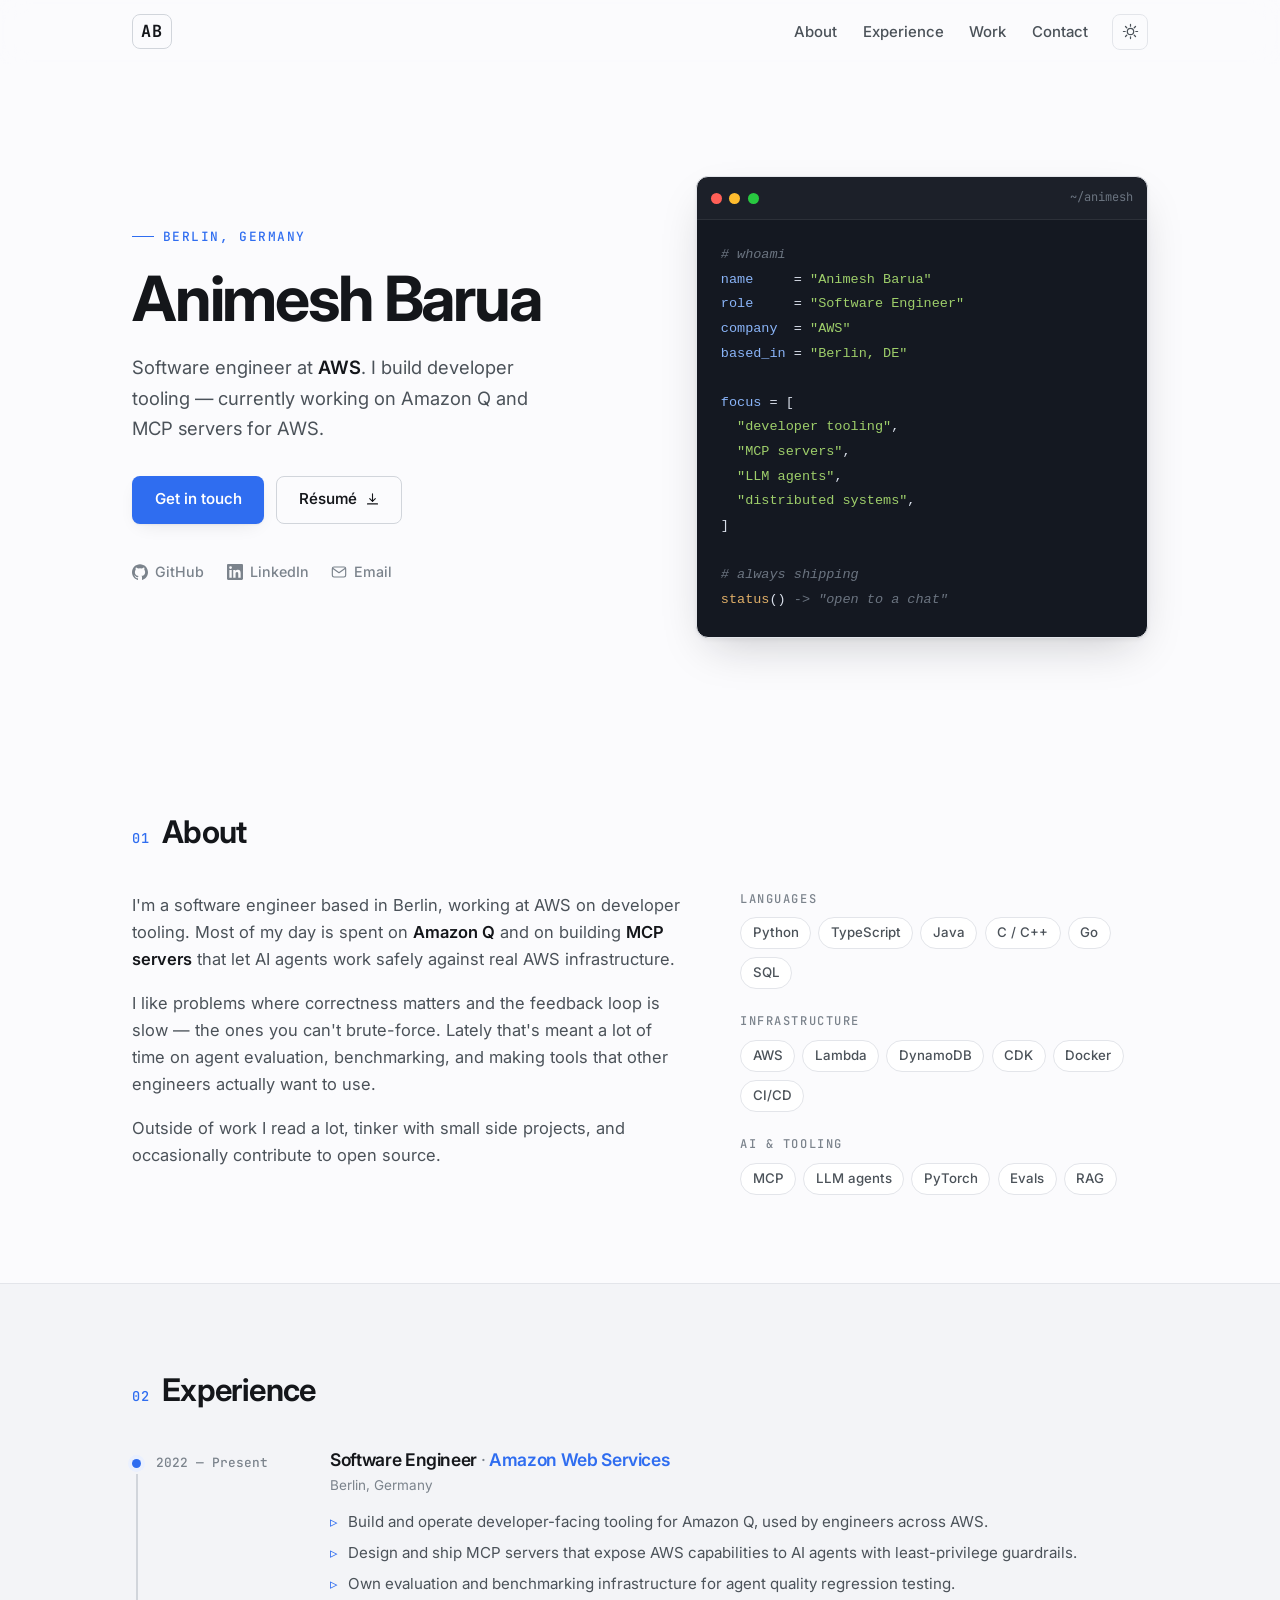
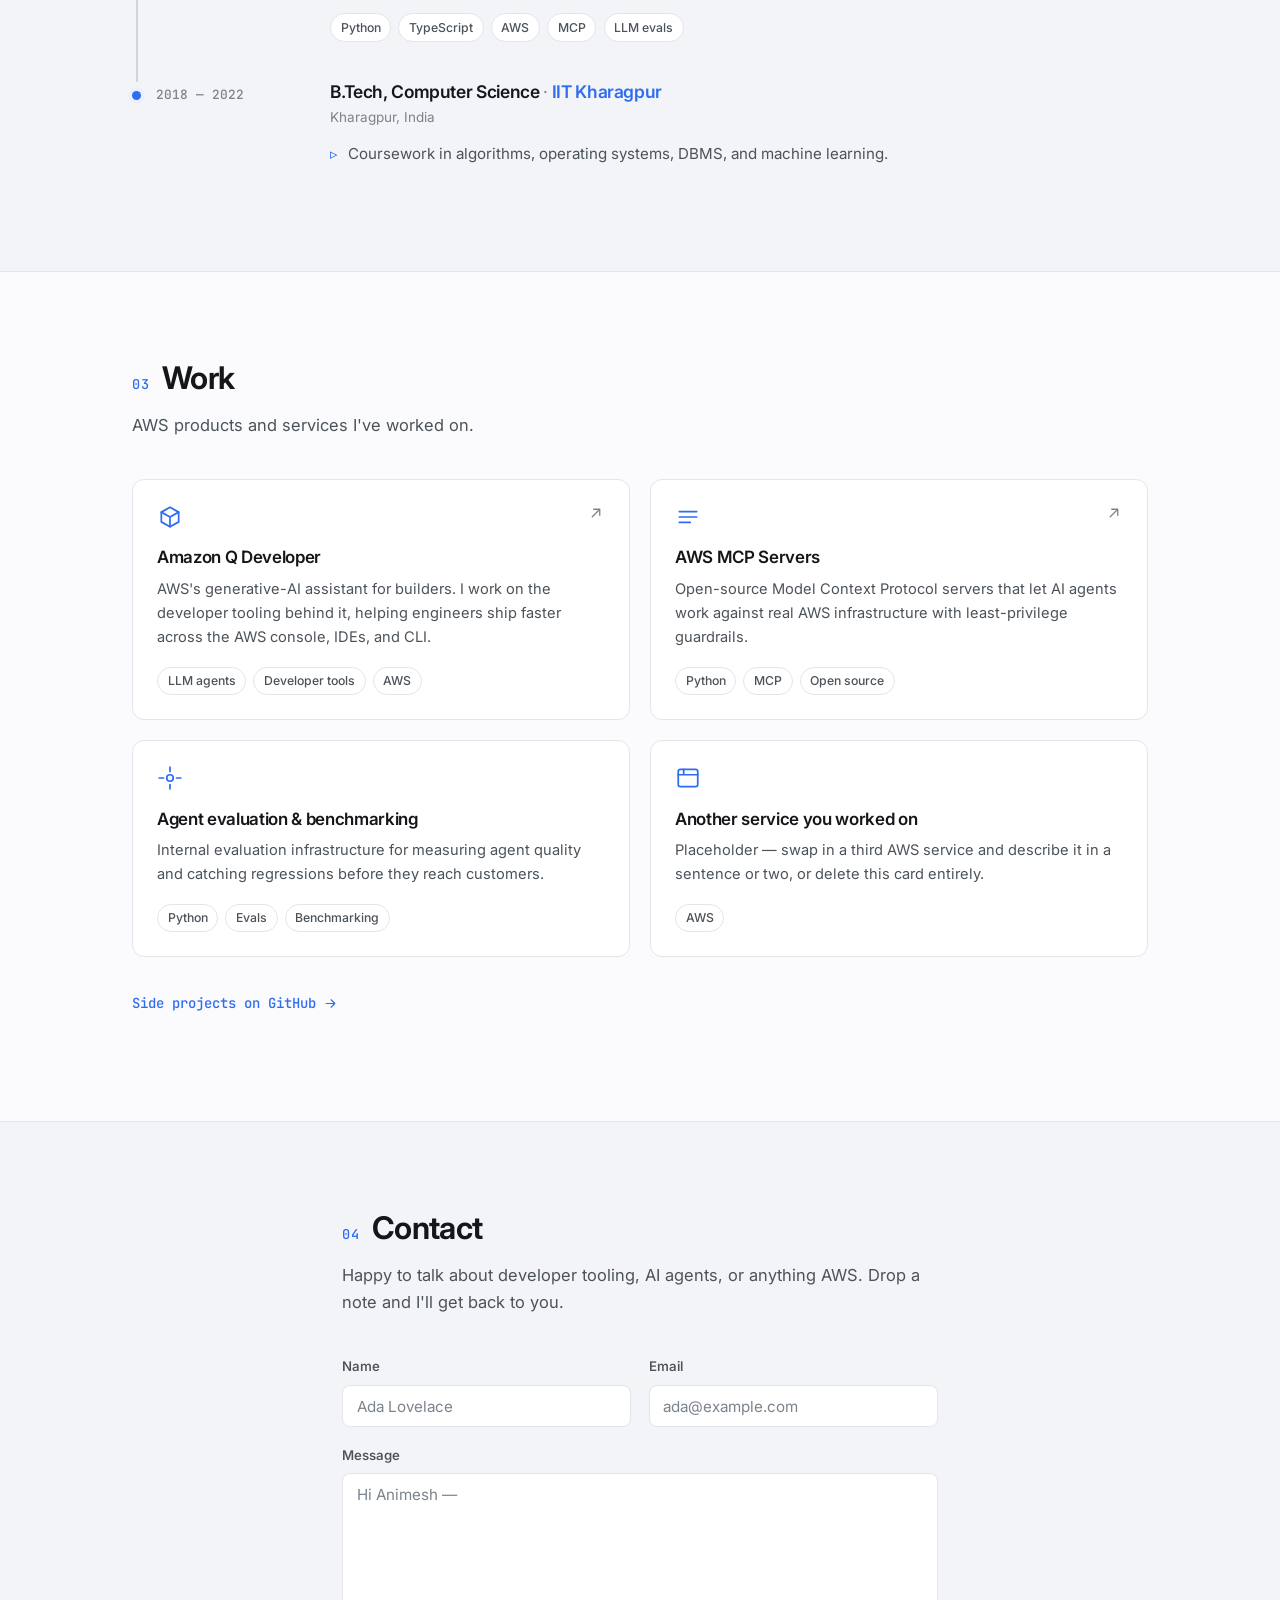
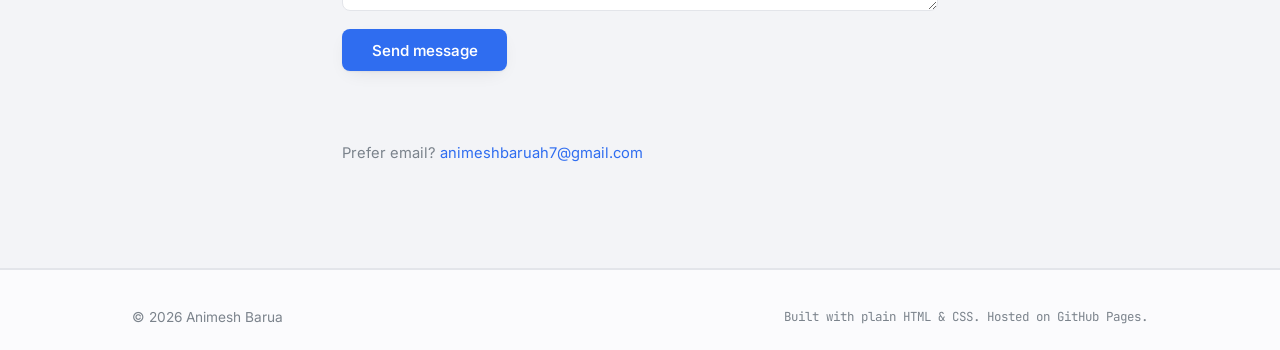
==== index.html @ bed0b7ef "Feature AWS work, fix LinkedIn and dates, make contact form usable - Replace personal-repo projects " ====
<!DOCTYPE html>
<html lang="en">
<head>
<meta charset="utf-8">
<meta name="viewport" content="width=device-width, initial-scale=1">
<title>Animesh Barua — Software Engineer</title>
<meta name="description" content="Animesh Barua — software engineer at AWS in Berlin. Building Amazon Q and MCP servers for AWS.">

<!-- Social preview -->
<meta property="og:title" content="Animesh Barua — Software Engineer">
<meta property="og:description" content="Software engineer at AWS in Berlin. Building Amazon Q and MCP servers for AWS.">
<meta property="og:type" content="website">
<meta property="og:url" content="https://animebar.github.io/">
<meta property="og:image" content="https://avatars.githubusercontent.com/u/45335572?v=4">
<meta name="twitter:card" content="summary">

<link rel="icon" href="data:image/svg+xml,<svg xmlns='http://www.w3.org/2000/svg' viewBox='0 0 100 100'><text y='.9em' font-size='90'>⌘</text></svg>">
<link rel="preconnect" href="https://fonts.googleapis.com">
<link rel="preconnect" href="https://fonts.gstatic.com" crossorigin>
<link href="https://fonts.googleapis.com/css2?family=Inter:wght@400;500;600;700&family=JetBrains+Mono:wght@400;500&display=swap" rel="stylesheet">
<link rel="stylesheet" href="assets/style.css">
</head>
<body>

<a class="skip-link" href="#main">Skip to content</a>

<header class="site-header">
  <nav class="nav" aria-label="Main">
    <a class="nav-brand" href="#top">AB</a>
    <ul class="nav-links">
      <li><a href="#about">About</a></li>
      <li><a href="#experience">Experience</a></li>
      <li><a href="#work">Work</a></li>
      <li><a href="#contact">Contact</a></li>
    </ul>
    <button id="theme-toggle" class="theme-toggle" type="button" aria-label="Toggle dark mode">
      <svg class="icon-sun" viewBox="0 0 24 24" aria-hidden="true"><circle cx="12" cy="12" r="4.5"/><path d="M12 2v2.5M12 19.5V22M2 12h2.5M19.5 12H22M4.9 4.9l1.8 1.8M17.3 17.3l1.8 1.8M19.1 4.9l-1.8 1.8M6.7 17.3l-1.8 1.8"/></svg>
      <svg class="icon-moon" viewBox="0 0 24 24" aria-hidden="true"><path d="M20 14.5A8.5 8.5 0 1 1 9.5 4a7 7 0 0 0 10.5 10.5z"/></svg>
    </button>
  </nav>
</header>

<main id="main">

  <!-- ============ HERO ============ -->
  <section class="hero" id="top">
    <div class="wrap hero-inner">
      <div class="hero-text">
        <p class="eyebrow">Berlin, Germany</p>
        <h1>Animesh Barua</h1>
        <p class="tagline">
          Software engineer at <strong>AWS</strong>. I build developer tooling —
          currently working on Amazon Q and MCP servers for AWS.
        </p>
        <div class="hero-actions">
          <a class="btn btn-primary" href="#contact">Get in touch</a>
          <a class="btn btn-ghost" href="assets/resume.pdf">
            Résumé
            <svg viewBox="0 0 24 24" aria-hidden="true" class="btn-icon"><path d="M12 3v12m0 0l-4.5-4.5M12 15l4.5-4.5M4 19h16"/></svg>
          </a>
        </div>
        <ul class="socials" aria-label="Profiles">
          <li><a href="https://github.com/animebar" aria-label="GitHub">
            <svg viewBox="0 0 24 24" aria-hidden="true"><path fill="currentColor" stroke="none" d="M12 .5C5.37.5 0 5.87 0 12.5c0 5.3 3.44 9.8 8.21 11.39.6.11.82-.26.82-.58v-2.03c-3.34.73-4.04-1.61-4.04-1.61-.55-1.39-1.34-1.76-1.34-1.76-1.09-.75.08-.73.08-.73 1.2.08 1.84 1.24 1.84 1.24 1.07 1.83 2.81 1.3 3.5 1 .11-.78.42-1.3.76-1.6-2.67-.3-5.47-1.34-5.47-5.96 0-1.32.47-2.4 1.24-3.24-.13-.3-.54-1.52.12-3.18 0 0 1.01-.32 3.3 1.23a11.5 11.5 0 0 1 6.01 0c2.29-1.55 3.3-1.23 3.3-1.23.66 1.66.25 2.88.12 3.18.77.84 1.24 1.92 1.24 3.24 0 4.63-2.81 5.65-5.49 5.95.43.37.81 1.1.81 2.22v3.29c0 .32.21.7.83.58C20.56 22.29 24 17.8 24 12.5 24 5.87 18.63.5 12 .5z"/></svg>
            <span>GitHub</span>
          </a></li>
          <li><a href="https://www.linkedin.com/in/animesh-barua-077406182/" aria-label="LinkedIn">
            <svg viewBox="0 0 24 24" aria-hidden="true"><path fill="currentColor" stroke="none" d="M20.45 20.45h-3.55v-5.57c0-1.33-.02-3.04-1.85-3.04-1.85 0-2.14 1.45-2.14 2.94v5.67H9.35V9h3.41v1.56h.05a3.74 3.74 0 0 1 3.37-1.85c3.6 0 4.27 2.37 4.27 5.46v6.28zM5.34 7.43a2.06 2.06 0 1 1 0-4.13 2.06 2.06 0 0 1 0 4.13zM7.12 20.45H3.56V9h3.56v11.45zM22.22 0H1.77C.79 0 0 .77 0 1.73v20.54C0 23.23.79 24 1.77 24h20.45c.98 0 1.78-.77 1.78-1.73V1.73C24 .77 23.2 0 22.22 0z"/></svg>
            <span>LinkedIn</span>
          </a></li>
          <li><a href="mailto:animeshbaruah7@gmail.com" aria-label="Email">
            <svg viewBox="0 0 24 24" aria-hidden="true"><rect x="2" y="4.5" width="20" height="15" rx="2.5"/><path d="M2.5 6.5l9.5 6.5 9.5-6.5"/></svg>
            <span>Email</span>
          </a></li>
        </ul>
      </div>
      <div class="hero-card" aria-hidden="true">
        <div class="hero-card-bar">
          <span></span><span></span><span></span>
          <em>~/animesh</em>
        </div>
<pre class="hero-card-body"><code><span class="c-com"># whoami</span>
<span class="c-key">name</span>     = <span class="c-str">"Animesh Barua"</span>
<span class="c-key">role</span>     = <span class="c-str">"Software Engineer"</span>
<span class="c-key">company</span>  = <span class="c-str">"AWS"</span>
<span class="c-key">based_in</span> = <span class="c-str">"Berlin, DE"</span>

<span class="c-key">focus</span> = [
  <span class="c-str">"developer tooling"</span>,
  <span class="c-str">"MCP servers"</span>,
  <span class="c-str">"LLM agents"</span>,
  <span class="c-str">"distributed systems"</span>,
]

<span class="c-com"># always shipping</span>
<span class="c-fn">status</span>() <span class="c-com">-> "open to a chat"</span></code></pre>
      </div>
    </div>
  </section>

  <!-- ============ ABOUT ============ -->
  <section class="section" id="about">
    <div class="wrap">
      <h2 class="section-title"><span class="section-num">01</span> About</h2>
      <div class="about-grid">
        <div class="prose">
          <p>
            I'm a software engineer based in Berlin, working at AWS on developer
            tooling. Most of my day is spent on <strong>Amazon Q</strong> and on
            building <strong>MCP servers</strong> that let AI agents work safely
            against real AWS infrastructure.
          </p>
          <p>
            I like problems where correctness matters and the feedback loop is
            slow — the ones you can't brute-force. Lately that's meant a lot of
            time on agent evaluation, benchmarking, and making tools that other
            engineers actually want to use.
          </p>
          <p>
            Outside of work I read a lot, tinker with small side projects, and
            occasionally contribute to open source.
          </p>
        </div>
        <div class="skills">
          <div class="skill-group">
            <h3>Languages</h3>
            <ul class="tags">
              <li>Python</li><li>TypeScript</li><li>Java</li>
              <li>C / C++</li><li>Go</li><li>SQL</li>
            </ul>
          </div>
          <div class="skill-group">
            <h3>Infrastructure</h3>
            <ul class="tags">
              <li>AWS</li><li>Lambda</li><li>DynamoDB</li>
              <li>CDK</li><li>Docker</li><li>CI/CD</li>
            </ul>
          </div>
          <div class="skill-group">
            <h3>AI &amp; Tooling</h3>
            <ul class="tags">
              <li>MCP</li><li>LLM agents</li><li>PyTorch</li>
              <li>Evals</li><li>RAG</li>
            </ul>
          </div>
        </div>
      </div>
    </div>
  </section>

  <!-- ============ EXPERIENCE ============ -->
  <section class="section section-alt" id="experience">
    <div class="wrap">
      <h2 class="section-title"><span class="section-num">02</span> Experience</h2>
      <ol class="timeline">
        <li class="timeline-item">
          <div class="timeline-meta">2022 — Present</div>
          <div class="timeline-body">
            <h3>Software Engineer <span class="at">·</span> <span class="org">Amazon Web Services</span></h3>
            <p class="loc">Berlin, Germany</p>
            <ul>
              <li>Build and operate developer-facing tooling for Amazon Q, used by engineers across AWS.</li>
              <li>Design and ship MCP servers that expose AWS capabilities to AI agents with least-privilege guardrails.</li>
              <li>Own evaluation and benchmarking infrastructure for agent quality regression testing.</li>
            </ul>
            <ul class="tags small">
              <li>Python</li><li>TypeScript</li><li>AWS</li><li>MCP</li><li>LLM evals</li>
            </ul>
          </div>
        </li>
        <li class="timeline-item">
          <div class="timeline-meta">2018 — 2022</div>
          <div class="timeline-body">
            <h3>B.Tech, Computer Science <span class="at">·</span> <span class="org">IIT Kharagpur</span></h3>
            <p class="loc">Kharagpur, India</p>
            <ul>
              <li>Coursework in algorithms, operating systems, DBMS, and machine learning.</li>
            </ul>
          </div>
        </li>
      </ol>
    </div>
  </section>

  <!-- ============ PROJECTS ============ -->
  <section class="section" id="work">
    <div class="wrap">
      <h2 class="section-title"><span class="section-num">03</span> Work</h2>
      <p class="section-lede">
        AWS products and services I've worked on.
      </p>
      <div class="cards">

        <!-- TODO: tighten these blurbs to describe your specific contribution.
             Keep to what's already public about each product. -->
        <article class="card">
          <div class="card-top">
            <svg class="card-icon" viewBox="0 0 24 24" aria-hidden="true"><path d="M12 3l8 4.5v9L12 21l-8-4.5v-9L12 3z"/><path d="M12 12l8-4.5M12 12v9M12 12L4 7.5"/></svg>
            <a class="card-link" href="https://aws.amazon.com/q/developer/" aria-label="Learn about Amazon Q Developer">
              <svg viewBox="0 0 24 24" aria-hidden="true"><path d="M7 17L17 7M17 7H9M17 7v8"/></svg>
            </a>
          </div>
          <h3>Amazon Q Developer</h3>
          <p>
            AWS's generative-AI assistant for builders. I work on the developer
            tooling behind it, helping engineers ship faster across the AWS
            console, IDEs, and CLI.
          </p>
          <ul class="tags small"><li>LLM agents</li><li>Developer tools</li><li>AWS</li></ul>
        </article>

        <article class="card">
          <div class="card-top">
            <svg class="card-icon" viewBox="0 0 24 24" aria-hidden="true"><path d="M4 7h16M4 12h16M4 17h10"/></svg>
            <a class="card-link" href="https://github.com/awslabs/mcp" aria-label="View AWS MCP Servers on GitHub">
              <svg viewBox="0 0 24 24" aria-hidden="true"><path d="M7 17L17 7M17 7H9M17 7v8"/></svg>
            </a>
          </div>
          <h3>AWS MCP Servers</h3>
          <p>
            Open-source Model Context Protocol servers that let AI agents work
            against real AWS infrastructure with least-privilege guardrails.
          </p>
          <ul class="tags small"><li>Python</li><li>MCP</li><li>Open source</li></ul>
        </article>

        <!-- TODO: replace or delete these two once you decide which other
             services to feature. Copy the <article> shape above. -->
        <article class="card">
          <div class="card-top">
            <svg class="card-icon" viewBox="0 0 24 24" aria-hidden="true"><circle cx="12" cy="12" r="3"/><path d="M12 2v4M12 18v4M2 12h4M18 12h4"/></svg>
          </div>
          <h3>Agent evaluation &amp; benchmarking</h3>
          <p>
            Internal evaluation infrastructure for measuring agent quality and
            catching regressions before they reach customers.
          </p>
          <ul class="tags small"><li>Python</li><li>Evals</li><li>Benchmarking</li></ul>
        </article>

        <article class="card">
          <div class="card-top">
            <svg class="card-icon" viewBox="0 0 24 24" aria-hidden="true"><rect x="3" y="4" width="18" height="16" rx="2"/><path d="M3 9h18M8 4v5"/></svg>
          </div>
          <h3>Another service you worked on</h3>
          <p>
            Placeholder — swap in a third AWS service and describe it in a
            sentence or two, or delete this card entirely.
          </p>
          <ul class="tags small"><li>AWS</li></ul>
        </article>

      </div>
      <p class="see-all">
        <a href="https://github.com/animebar?tab=repositories">Side projects on GitHub
          <svg viewBox="0 0 24 24" aria-hidden="true"><path d="M5 12h14M13 6l6 6-6 6"/></svg>
        </a>
      </p>
    </div>
  </section>

  <!-- ============ CONTACT ============ -->
  <section class="section section-alt" id="contact">
    <div class="wrap contact-wrap">
      <h2 class="section-title"><span class="section-num">04</span> Contact</h2>
      <p class="section-lede">
        Happy to talk about developer tooling, AI agents, or anything AWS.
        Drop a note and I'll get back to you.
      </p>

      <!--
        ┌─────────────────────────────────────────────────────────────────┐
        │  TO MAKE THIS FORM WORK — one step, free, no server:            │
        │  1. Go to https://formspree.io and sign up (free tier).         │
        │  2. Create a new form, copy your endpoint ID (looks like        │
        │     "xdkogqyw").                                               │
        │  3. Replace YOUR_FORM_ID in the action="" below.                │
        │  Free tier = 50 submissions/month, no credit card.              │
        └─────────────────────────────────────────────────────────────────┘
      -->
      <form id="contact-form" class="form"
            action="https://formspree.io/f/YOUR_FORM_ID"
            method="POST">
        <div class="form-row">
          <div class="field">
            <label for="name">Name</label>
            <input type="text" id="name" name="name" autocomplete="name" required placeholder="Ada Lovelace">
          </div>
          <div class="field">
            <label for="email">Email</label>
            <input type="email" id="email" name="email" autocomplete="email" required placeholder="ada@example.com">
          </div>
        </div>
        <div class="field">
          <label for="message">Message</label>
          <textarea id="message" name="message" rows="6" required placeholder="Hi Animesh —"></textarea>
        </div>

        <!-- Honeypot: bots fill this, humans never see it. -->
        <div class="honeypot" aria-hidden="true">
          <label for="_gotcha">Leave this empty</label>
          <input type="text" id="_gotcha" name="_gotcha" tabindex="-1" autocomplete="off">
        </div>

        <button type="submit" class="btn btn-primary btn-submit">
          <span class="btn-label">Send message</span>
          <span class="spinner" aria-hidden="true"></span>
        </button>

        <p class="form-status" id="form-status" role="status" aria-live="polite"></p>
      </form>

      <p class="contact-alt">
        Prefer email? <a href="mailto:animeshbaruah7@gmail.com">animeshbaruah7@gmail.com</a>
      </p>
    </div>
  </section>

</main>

<footer class="site-footer">
  <div class="wrap footer-inner">
    <p>© <span id="year">2026</span> Animesh Barua</p>
    <p class="footer-note">Built with plain HTML &amp; CSS. Hosted on GitHub Pages.</p>
  </div>
</footer>

<script src="assets/main.js"></script>
</body>
</html>
---- assets/style.css ----
/* =========================================================
   Animesh Barua — personal site
   Plain CSS, no build step, no dependencies.
   Design tokens live in :root so you can restyle the whole
   site by editing a handful of values here.
   ========================================================= */

/* ---------- Tokens: light theme (default) ---------- */
:root {
  --bg:            #fbfbfd;
  --bg-alt:        #f3f4f7;
  --surface:       #ffffff;
  --border:        #e3e5ea;
  --border-strong: #d1d5db;

  --text:          #14161a;
  --text-soft:     #4b5259;
  --text-faint:    #7b838c;

  --accent:        #2f6df0;
  --accent-hover:  #1f57cc;
  --accent-soft:   #eaf0fe;

  --code-bg:       #141821;
  --code-text:     #d8dee9;
  --code-key:      #8ab4f8;
  --code-str:      #9ece6a;
  --code-com:      #6b7480;
  --code-fn:       #e0af68;

  --radius:        12px;
  --radius-sm:     8px;
  --shadow:        0 1px 2px rgba(16,20,28,.05), 0 6px 20px -8px rgba(16,20,28,.12);
  --shadow-lg:     0 2px 4px rgba(16,20,28,.05), 0 18px 44px -14px rgba(16,20,28,.22);

  --wrap:          1080px;
  --font:          'Inter', -apple-system, BlinkMacSystemFont, 'Segoe UI', Roboto, sans-serif;
  --mono:          'JetBrains Mono', ui-monospace, SFMono-Regular, Menlo, monospace;
}

/* ---------- Tokens: dark theme ---------- */
:root[data-theme="dark"] {
  --bg:            #0d0f13;
  --bg-alt:        #12151b;
  --surface:       #171b22;
  --border:        #262c36;
  --border-strong: #333b47;

  --text:          #eef1f5;
  --text-soft:     #a8b1bd;
  --text-faint:    #737d8a;

  --accent:        #5b8cff;
  --accent-hover:  #7ba3ff;
  --accent-soft:   #1a2340;

  --code-bg:       #0a0c10;

  --shadow:        0 1px 2px rgba(0,0,0,.4), 0 6px 20px -8px rgba(0,0,0,.6);
  --shadow-lg:     0 2px 4px rgba(0,0,0,.4), 0 18px 44px -14px rgba(0,0,0,.7);
}

/* ---------- Reset ---------- */
*, *::before, *::after { box-sizing: border-box; }
html {
  -webkit-text-size-adjust: 100%;
  overflow-x: hidden; /* belt-and-braces guard against sideways scroll */
}

html:focus-within { scroll-behavior: smooth; }
@media (prefers-reduced-motion: reduce) {
  html:focus-within { scroll-behavior: auto; }
  *, *::before, *::after { animation-duration: .01ms !important; transition-duration: .01ms !important; }
}

body {
  margin: 0;
  font-family: var(--font);
  font-size: 16.5px;
  line-height: 1.65;
  color: var(--text);
  background: var(--bg);
  -webkit-font-smoothing: antialiased;
  transition: background-color .25s ease, color .25s ease;
}

h1, h2, h3 { line-height: 1.2; letter-spacing: -.02em; margin: 0; }
p { margin: 0 0 1em; }
ul, ol { margin: 0; padding: 0; list-style: none; }
img, svg { display: block; max-width: 100%; }
a { color: var(--accent); text-decoration: none; }
a:hover { color: var(--accent-hover); }

/* Consistent icon-stroke defaults: most inline SVGs are line icons. */
svg { fill: none; stroke: currentColor; stroke-width: 1.75; stroke-linecap: round; stroke-linejoin: round; }

:where(a, button, input, textarea):focus-visible {
  outline: 2px solid var(--accent);
  outline-offset: 2px;
  border-radius: 4px;
}

.skip-link {
  position: absolute; left: -9999px; top: 0;
  background: var(--accent); color: #fff;
  padding: .6rem 1rem; z-index: 100; border-radius: 0 0 var(--radius-sm) 0;
}
.skip-link:focus { left: 0; color: #fff; }

.wrap { width: 100%; max-width: var(--wrap); margin: 0 auto; padding: 0 clamp(1.25rem, 4vw, 2rem); }

/* =========================================================
   Header / nav
   ========================================================= */
.site-header {
  position: sticky; top: 0; z-index: 50;
  background: color-mix(in srgb, var(--bg) 82%, transparent);
  backdrop-filter: saturate(180%) blur(14px);
  border-bottom: 1px solid transparent;
  transition: border-color .2s ease, background-color .25s ease;
}
.site-header.scrolled { border-bottom-color: var(--border); }

.nav {
  max-width: var(--wrap); margin: 0 auto;
  padding: .85rem clamp(1.25rem, 4vw, 2rem);
  display: flex; align-items: center; gap: 1.5rem;
}
.nav-brand {
  font-family: var(--mono); font-weight: 700; font-size: 1.05rem;
  color: var(--text); letter-spacing: .06em;
  border: 1.5px solid var(--border-strong);
  border-radius: var(--radius-sm);
  padding: .18rem .5rem;
  transition: border-color .18s ease, color .18s ease;
}
.nav-brand:hover { border-color: var(--accent); color: var(--accent); }

.nav-links { display: flex; gap: 1.6rem; margin-left: auto; }
.nav-links a {
  font-size: .935rem; font-weight: 500; color: var(--text-soft);
  position: relative; padding: .2rem 0;
}
.nav-links a::after {
  content: ''; position: absolute; left: 0; bottom: -2px;
  width: 100%; height: 1.5px; background: var(--accent);
  transform: scaleX(0); transform-origin: left;
  transition: transform .22s ease;
}
.nav-links a:hover, .nav-links a.active { color: var(--text); }
.nav-links a:hover::after, .nav-links a.active::after { transform: scaleX(1); }

.theme-toggle {
  display: grid; place-items: center;
  width: 36px; height: 36px; padding: 0;
  background: transparent; color: var(--text-soft);
  border: 1px solid var(--border); border-radius: var(--radius-sm);
  cursor: pointer;
  transition: color .18s ease, border-color .18s ease, background-color .18s ease;
}
.theme-toggle:hover { color: var(--accent); border-color: var(--accent); background: var(--accent-soft); }
.theme-toggle svg { width: 17px; height: 17px; grid-area: 1 / 1; }
.theme-toggle .icon-moon { display: none; }
:root[data-theme="dark"] .theme-toggle .icon-sun { display: none; }
:root[data-theme="dark"] .theme-toggle .icon-moon { display: block; }

@media (max-width: 620px) {
  .nav-links { gap: 1.1rem; margin-left: 0; }
  .nav-links a { font-size: .875rem; }
  .nav-brand { display: none; }
}
/* Very narrow phones (iPhone SE, 320px): tighten the nav so the row
   doesn't spill past the viewport. */
@media (max-width: 360px) {
  .nav { gap: .75rem; padding-inline: 1rem; }
  .nav-links { gap: .8rem; }
  .nav-links a { font-size: .82rem; }
}

/* =========================================================
   Hero
   ========================================================= */
.hero { padding: clamp(3.5rem, 9vw, 7rem) 0 clamp(3rem, 7vw, 5.5rem); }
.hero-inner {
  display: grid; grid-template-columns: 1.05fr .95fr;
  gap: clamp(2rem, 5vw, 4rem); align-items: center;
}
/* Grid children default to min-width:auto, so the wide <pre> inside
   .hero-card would refuse to shrink and push the page sideways on
   narrow screens. min-width:0 lets it scroll internally instead. */
.hero-text, .hero-card { min-width: 0; }

.eyebrow {
  font-family: var(--mono); font-size: .8rem; font-weight: 500;
  letter-spacing: .12em; text-transform: uppercase;
  color: var(--accent); margin: 0 0 .9rem;
  display: flex; align-items: center; gap: .55rem;
}
.eyebrow::before {
  content: ''; width: 22px; height: 1.5px; background: var(--accent);
}

.hero h1 {
  font-size: clamp(2.5rem, 6.5vw, 3.9rem);
  font-weight: 700; letter-spacing: -.035em;
  margin: 0 0 1rem;
}
.tagline {
  font-size: clamp(1.03rem, 2vw, 1.15rem);
  color: var(--text-soft); max-width: 34ch; margin-bottom: 2rem;
}
.tagline strong { color: var(--text); font-weight: 600; }

.hero-actions { display: flex; flex-wrap: wrap; gap: .75rem; margin-bottom: 2.25rem; }

.btn {
  display: inline-flex; align-items: center; justify-content: center; gap: .5rem;
  font-family: inherit; font-size: .945rem; font-weight: 550;
  padding: .68rem 1.35rem; border-radius: var(--radius-sm);
  border: 1px solid transparent; cursor: pointer;
  transition: transform .15s ease, background-color .18s ease,
              border-color .18s ease, color .18s ease, box-shadow .18s ease;
}
.btn:active { transform: translateY(1px); }
.btn-icon { width: 15px; height: 15px; }

.btn-primary { background: var(--accent); color: #fff; box-shadow: var(--shadow); }
.btn-primary:hover { background: var(--accent-hover); color: #fff; box-shadow: var(--shadow-lg); }

.btn-ghost { background: transparent; color: var(--text); border-color: var(--border-strong); }
.btn-ghost:hover { border-color: var(--accent); color: var(--accent); background: var(--accent-soft); }

.socials { display: flex; flex-wrap: wrap; gap: 1.4rem; }
.socials a {
  display: inline-flex; align-items: center; gap: .45rem;
  font-size: .89rem; font-weight: 500; color: var(--text-faint);
  transition: color .18s ease;
}
.socials a:hover { color: var(--accent); }
.socials svg { width: 16px; height: 16px; }

/* Terminal-style hero card */
.hero-card {
  background: var(--code-bg);
  border: 1px solid var(--border);
  border-radius: var(--radius);
  box-shadow: var(--shadow-lg);
  overflow: hidden;
}
.hero-card-bar {
  display: flex; align-items: center; gap: .45rem;
  padding: .7rem .9rem;
  background: rgba(255,255,255,.035);
  border-bottom: 1px solid rgba(255,255,255,.07);
}
.hero-card-bar span { width: 11px; height: 11px; border-radius: 50%; background: #3b4250; }
.hero-card-bar span:nth-child(1) { background: #ff5f57; }
.hero-card-bar span:nth-child(2) { background: #febc2e; }
.hero-card-bar span:nth-child(3) { background: #28c840; }
.hero-card-bar em {
  margin-left: auto; font-family: var(--mono); font-style: normal;
  font-size: .75rem; color: var(--code-com);
}
.hero-card-body {
  margin: 0; padding: 1.35rem 1.5rem 1.6rem;
  font-family: var(--mono); font-size: .845rem; line-height: 1.75;
  color: var(--code-text); overflow-x: auto;
}
.c-key { color: var(--code-key); }
.c-str { color: var(--code-str); }
.c-com { color: var(--code-com); font-style: italic; }
.c-fn  { color: var(--code-fn); }

@media (max-width: 860px) {
  .hero-inner { grid-template-columns: 1fr; }
  .hero-card { order: -1; }
  .tagline { max-width: 46ch; }
}
/* Scale the terminal text down on phones so the whole snippet fits
   without needing a horizontal swipe. */
@media (max-width: 480px) {
  .hero-card-body { font-size: .72rem; padding: 1.1rem 1.15rem 1.25rem; }
}

/* =========================================================
   Sections
   ========================================================= */
.section { padding: clamp(3.25rem, 8vw, 5.5rem) 0; }
.section-alt {
  background: var(--bg-alt);
  border-block: 1px solid var(--border);
  transition: background-color .25s ease, border-color .25s ease;
}

.section-title {
  display: flex; align-items: baseline; gap: .8rem;
  font-size: clamp(1.5rem, 3.4vw, 1.95rem); font-weight: 650;
  margin-bottom: .9rem;
}
.section-num {
  font-family: var(--mono); font-size: .85rem; font-weight: 500;
  color: var(--accent); letter-spacing: .04em;
}
.section-lede {
  color: var(--text-soft); max-width: 58ch; margin-bottom: 2.5rem;
}
.section-title + .cards, .section-title + .timeline,
.section-title + .about-grid { margin-top: 2.5rem; }

/* ---------- About ---------- */
.about-grid {
  display: grid; grid-template-columns: 1.15fr .85fr;
  gap: clamp(2rem, 5vw, 3.5rem);
}
.prose p { color: var(--text-soft); }
.prose strong { color: var(--text); font-weight: 600; }
.prose p:last-child { margin-bottom: 0; }

.skills { display: flex; flex-direction: column; gap: 1.6rem; }
.skill-group h3 {
  font-family: var(--mono); font-size: .755rem; font-weight: 500;
  letter-spacing: .13em; text-transform: uppercase;
  color: var(--text-faint); margin-bottom: .7rem;
}
.tags { display: flex; flex-wrap: wrap; gap: .45rem; }
.tags li {
  font-size: .83rem; font-weight: 500; color: var(--text-soft);
  background: var(--surface);
  border: 1px solid var(--border);
  border-radius: 100px; padding: .26rem .72rem;
  transition: border-color .18s ease, color .18s ease;
}
.tags li:hover { border-color: var(--accent); color: var(--accent); }
.tags.small li { font-size: .765rem; padding: .2rem .6rem; }

@media (max-width: 800px) { .about-grid { grid-template-columns: 1fr; } }

/* ---------- Experience timeline ---------- */
.timeline { display: flex; flex-direction: column; gap: 2.5rem; }
.timeline-item {
  display: grid; grid-template-columns: 150px 1fr; gap: 1.5rem;
  position: relative; padding-left: 1.5rem;
}
.timeline-item::before {
  content: ''; position: absolute; left: 0; top: .55rem;
  width: 9px; height: 9px; border-radius: 50%;
  background: var(--accent);
  box-shadow: 0 0 0 4px var(--accent-soft);
}
.timeline-item:not(:last-child)::after {
  content: ''; position: absolute; left: 4px; top: 1.5rem;
  width: 1.5px; height: calc(100% + 1rem);
  background: var(--border-strong);
}
.timeline-meta {
  font-family: var(--mono); font-size: .8rem; font-weight: 500;
  color: var(--text-faint); padding-top: .12rem;
}
.timeline-body h3 { font-size: 1.09rem; font-weight: 600; margin-bottom: .2rem; }
.timeline-body .at { color: var(--text-faint); font-weight: 400; }
.timeline-body .org { color: var(--accent); }
.timeline-body .loc {
  font-size: .845rem; color: var(--text-faint); margin-bottom: .85rem;
}
.timeline-body ul:not(.tags) { margin-bottom: 1rem; }
.timeline-body ul:not(.tags) li {
  position: relative; padding-left: 1.15rem;
  color: var(--text-soft); font-size: .945rem; margin-bottom: .4rem;
}
.timeline-body ul:not(.tags) li::before {
  content: '▹'; position: absolute; left: 0; color: var(--accent);
}

@media (max-width: 700px) {
  .timeline-item { grid-template-columns: 1fr; gap: .5rem; }
}

/* ---------- Project cards ---------- */
/* minmax(340px) lands 4 cards as a clean 2x2 at desktop width
   instead of an orphaned 3+1. Collapses to 1 column on mobile. */
.cards {
  display: grid; gap: 1.25rem;
  grid-template-columns: repeat(auto-fit, minmax(min(340px, 100%), 1fr));
}
.card {
  display: flex; flex-direction: column;
  background: var(--surface);
  border: 1px solid var(--border);
  border-radius: var(--radius);
  padding: 1.5rem;
  transition: transform .2s ease, box-shadow .2s ease, border-color .2s ease;
}
.card:hover {
  transform: translateY(-4px);
  box-shadow: var(--shadow-lg);
  border-color: var(--border-strong);
}
.card-top {
  display: flex; align-items: flex-start; justify-content: space-between;
  margin-bottom: 1.1rem;
}
.card-icon { width: 26px; height: 26px; color: var(--accent); stroke-width: 1.6; }
.card-link { color: var(--text-faint); }
.card-link svg { width: 18px; height: 18px; }
.card-link:hover { color: var(--accent); }
.card h3 { font-size: 1.06rem; font-weight: 600; margin-bottom: .55rem; }
.card p { font-size: .915rem; color: var(--text-soft); margin-bottom: 1.1rem; }
.card .tags { margin-top: auto; }

.see-all { margin-top: 2rem; }
.see-all a {
  display: inline-flex; align-items: center; gap: .45rem;
  font-family: var(--mono); font-size: .87rem; font-weight: 500;
}
.see-all svg { width: 15px; height: 15px; transition: transform .18s ease; }
.see-all a:hover svg { transform: translateX(3px); }

/* =========================================================
   Contact form
   ========================================================= */
.contact-wrap { max-width: 660px; }
.form { display: flex; flex-direction: column; gap: 1.1rem; }
.form-row { display: grid; grid-template-columns: 1fr 1fr; gap: 1.1rem; }
.field { display: flex; flex-direction: column; gap: .4rem; }
.field label {
  font-size: .83rem; font-weight: 550; color: var(--text-soft);
}
.field input, .field textarea {
  font-family: inherit; font-size: .95rem; color: var(--text);
  background: var(--surface);
  border: 1px solid var(--border);
  border-radius: var(--radius-sm);
  padding: .68rem .85rem;
  transition: border-color .18s ease, box-shadow .18s ease;
}
.field textarea { resize: vertical; min-height: 120px; }
.field input::placeholder, .field textarea::placeholder { color: var(--text-faint); }
.field input:focus, .field textarea:focus {
  outline: none;
  border-color: var(--accent);
  box-shadow: 0 0 0 3px var(--accent-soft);
}

/* Off-screen, not display:none — bots skip hidden fields. */
.honeypot {
  position: absolute; left: -9999px; width: 1px; height: 1px; overflow: hidden;
}

.btn-submit { align-self: flex-start; min-width: 165px; position: relative; }
.spinner {
  display: none; width: 15px; height: 15px;
  border: 2px solid rgba(255,255,255,.35);
  border-top-color: #fff; border-radius: 50%;
  animation: spin .65s linear infinite;
}
@keyframes spin { to { transform: rotate(360deg); } }
.form.is-sending .spinner { display: block; }
.form.is-sending .btn-submit { opacity: .8; pointer-events: none; }

.form-status { font-size: .9rem; margin: 0; min-height: 1.4em; }
.form-status.ok    { color: #17914b; }
.form-status.error { color: #d13c3c; }
:root[data-theme="dark"] .form-status.ok    { color: #4ade80; }
:root[data-theme="dark"] .form-status.error { color: #f87171; }

.contact-alt { margin-top: 2rem; font-size: .92rem; color: var(--text-faint); }

@media (max-width: 560px) { .form-row { grid-template-columns: 1fr; } }

/* =========================================================
   Footer
   ========================================================= */
.site-footer {
  padding: 2.25rem 0;
  border-top: 1px solid var(--border);
}
.footer-inner {
  display: flex; flex-wrap: wrap; gap: .5rem 1.5rem;
  align-items: center; justify-content: space-between;
}
.footer-inner p { margin: 0; font-size: .855rem; color: var(--text-faint); }
.footer-note { font-family: var(--mono); font-size: .78rem !important; }

/* =========================================================
   Scroll-in reveal (JS adds .visible)
   ========================================================= */
.reveal {
  opacity: 0; transform: translateY(16px);
  transition: opacity .55s ease, transform .55s ease;
}
.reveal.visible { opacity: 1; transform: none; }
@media (prefers-reduced-motion: reduce) {
  .reveal { opacity: 1; transform: none; }
}

/* =========================================================
   Print — makes Cmd+P a usable one-page resume
   ========================================================= */
@media print {
  .site-header, .theme-toggle, .hero-card, .hero-actions,
  #contact .form, .see-all, .site-footer { display: none !important; }
  body { background: #fff; color: #000; font-size: 11pt; }
  .section, .hero { padding: .6rem 0; }
  .section-alt { background: #fff; border: none; }
  .card { break-inside: avoid; box-shadow: none; }
  a { color: #000; }
}
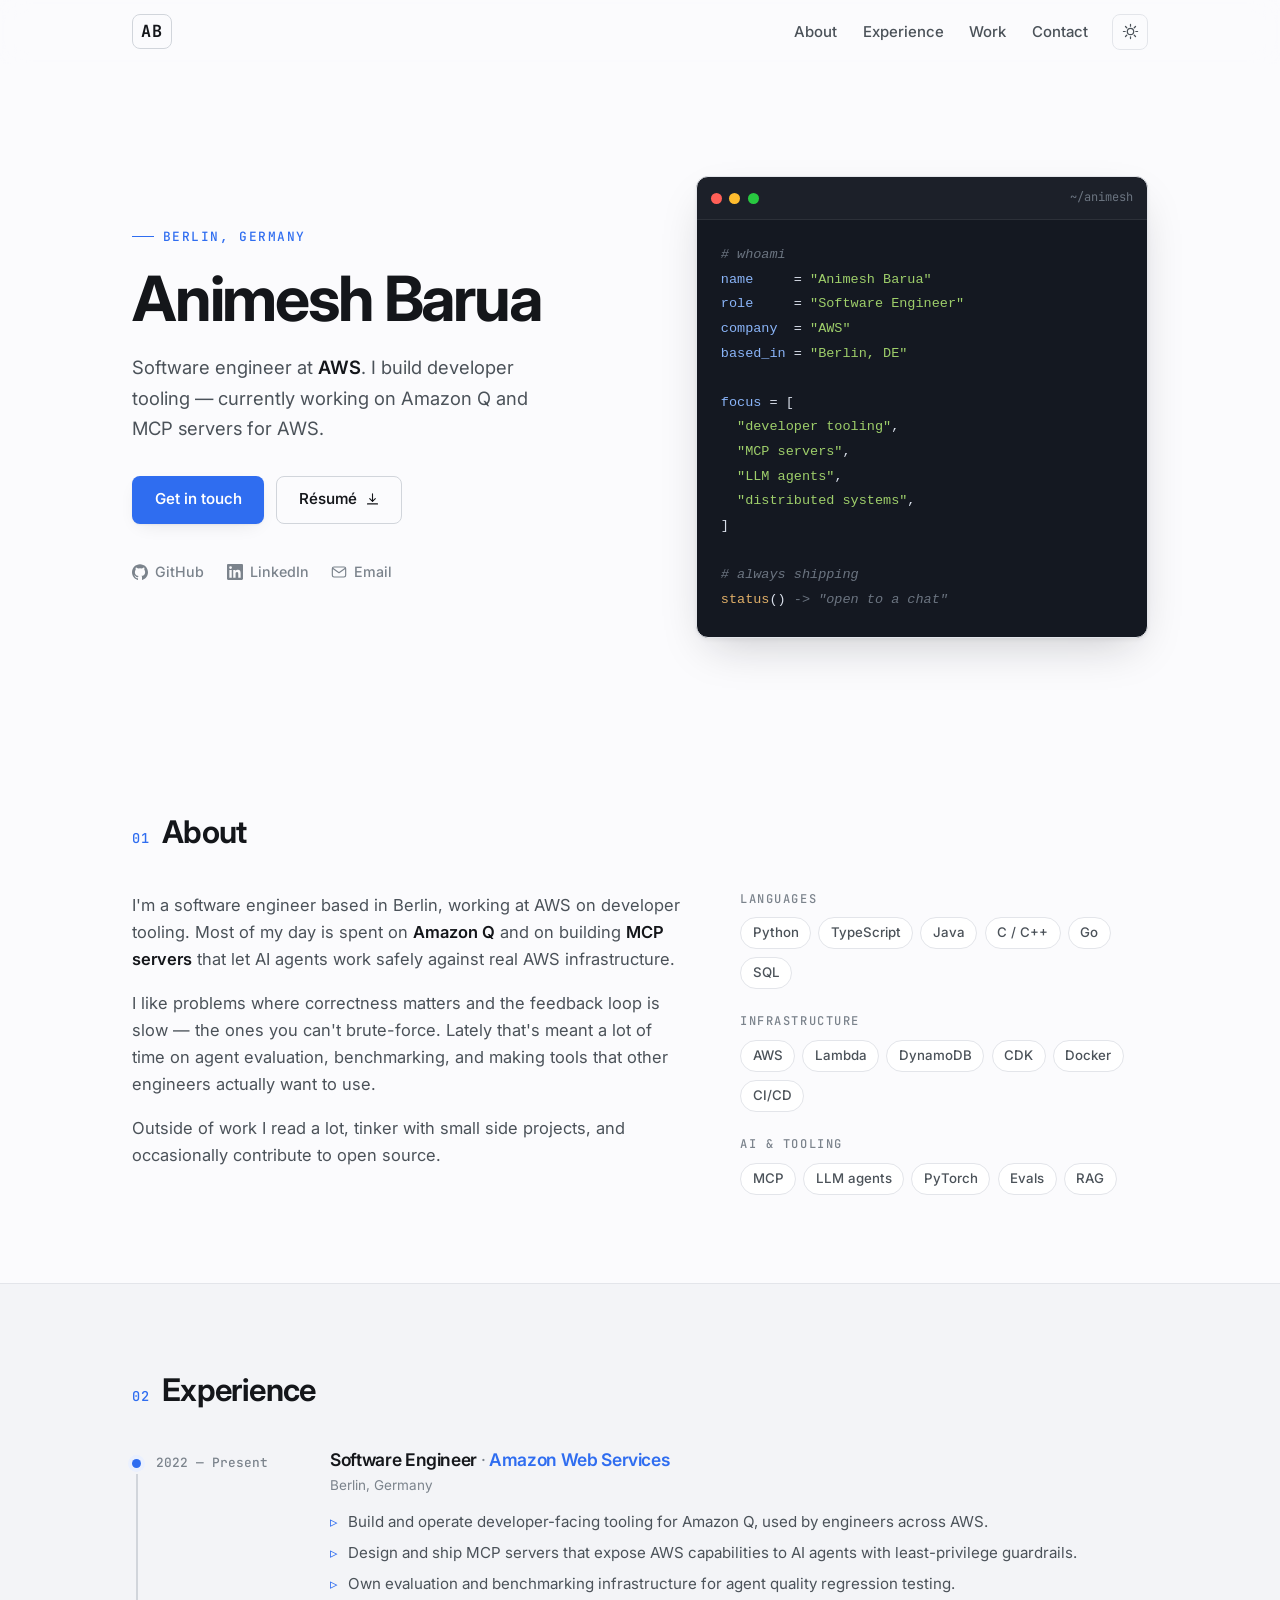
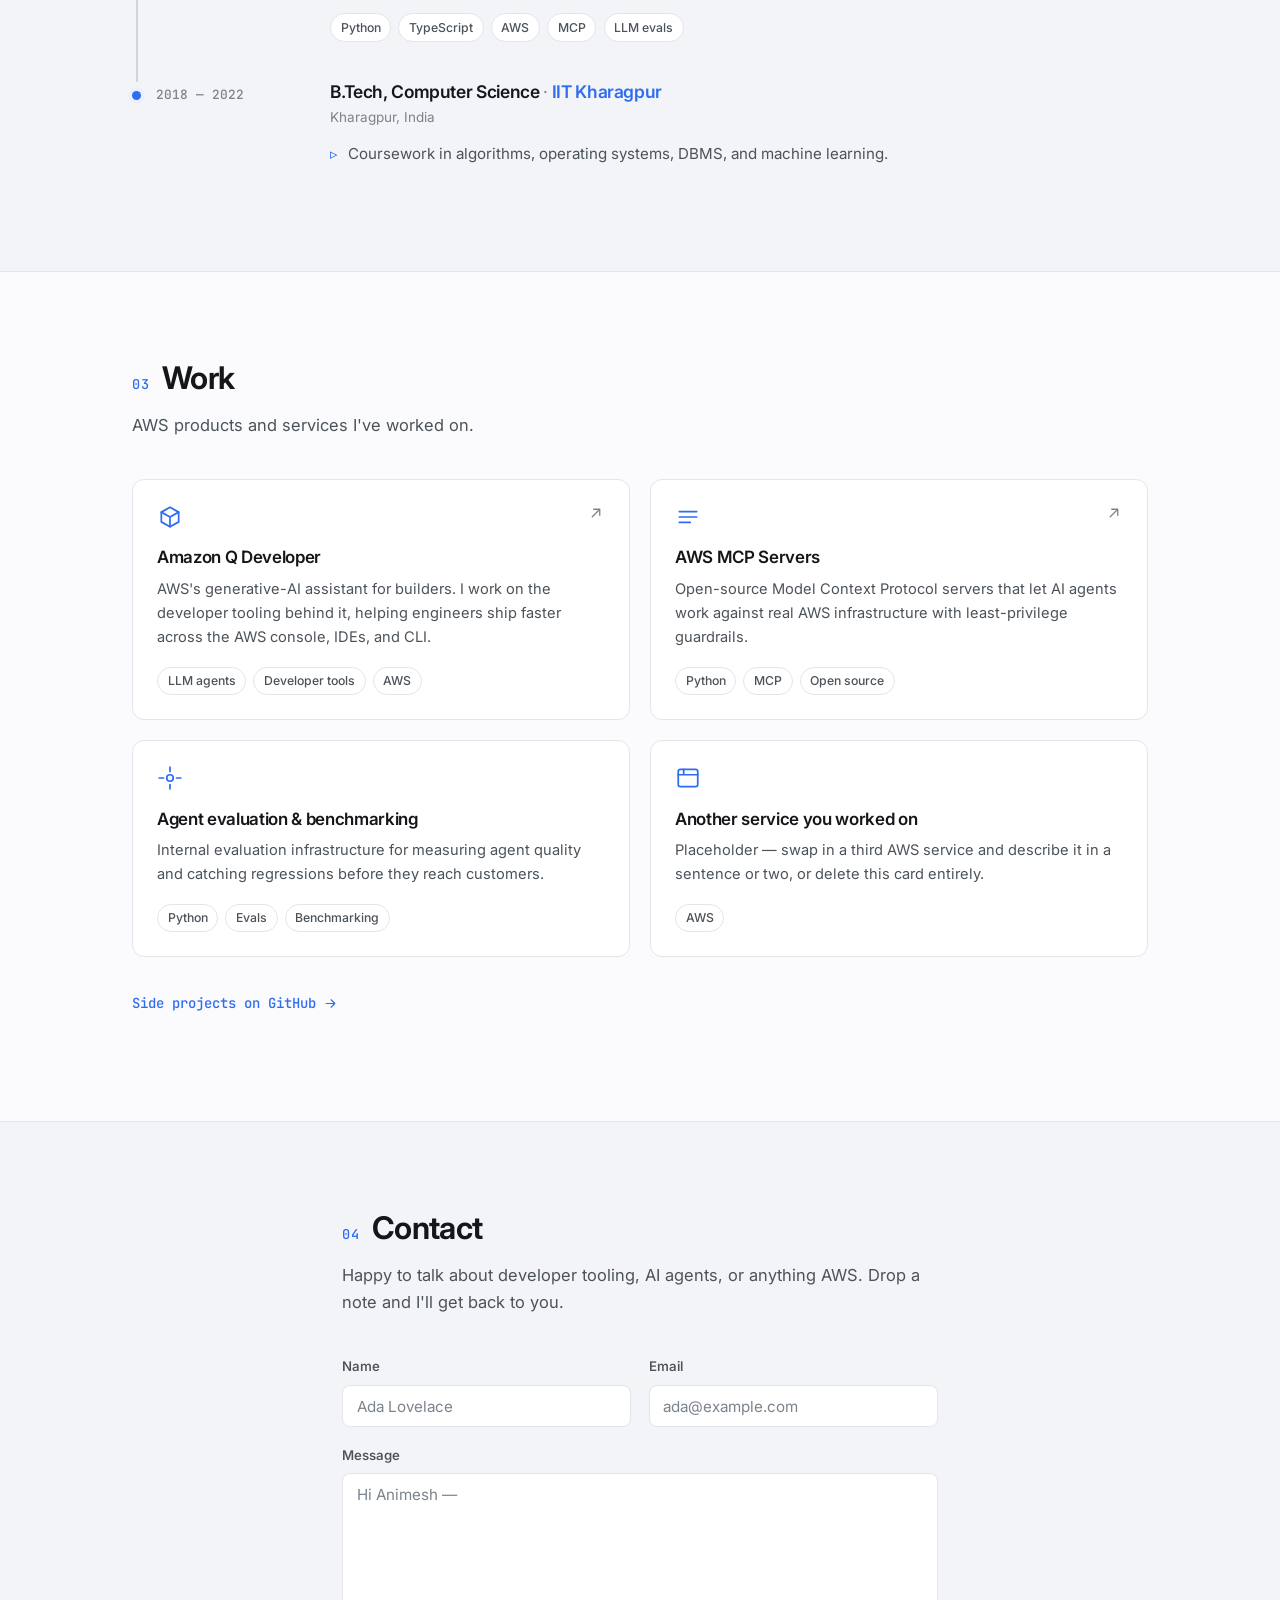
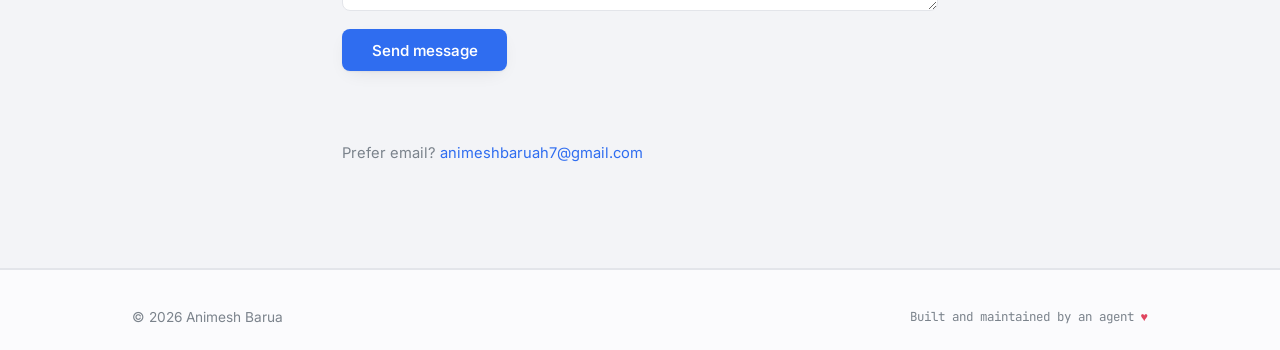
==== commit 2f2656d1: "Update footer credit" ====
--- a/index.html
+++ b/index.html
@@ -321,7 +321,7 @@
 <footer class="site-footer">
   <div class="wrap footer-inner">
     <p>© <span id="year">2026</span> Animesh Barua</p>
-    <p class="footer-note">Built with plain HTML &amp; CSS. Hosted on GitHub Pages.</p>
+    <p class="footer-note">Built and maintained by an agent <span class="heart" aria-label="love">&#9829;</span></p>
   </div>
 </footer>
 
--- a/assets/style.css
+++ b/assets/style.css
@@ -480,6 +480,7 @@
 }
 .footer-inner p { margin: 0; font-size: .855rem; color: var(--text-faint); }
 .footer-note { font-family: var(--mono); font-size: .78rem !important; }
+.footer-note .heart { color: #e0455f; font-style: normal; }
 
 /* =========================================================
    Scroll-in reveal (JS adds .visible)
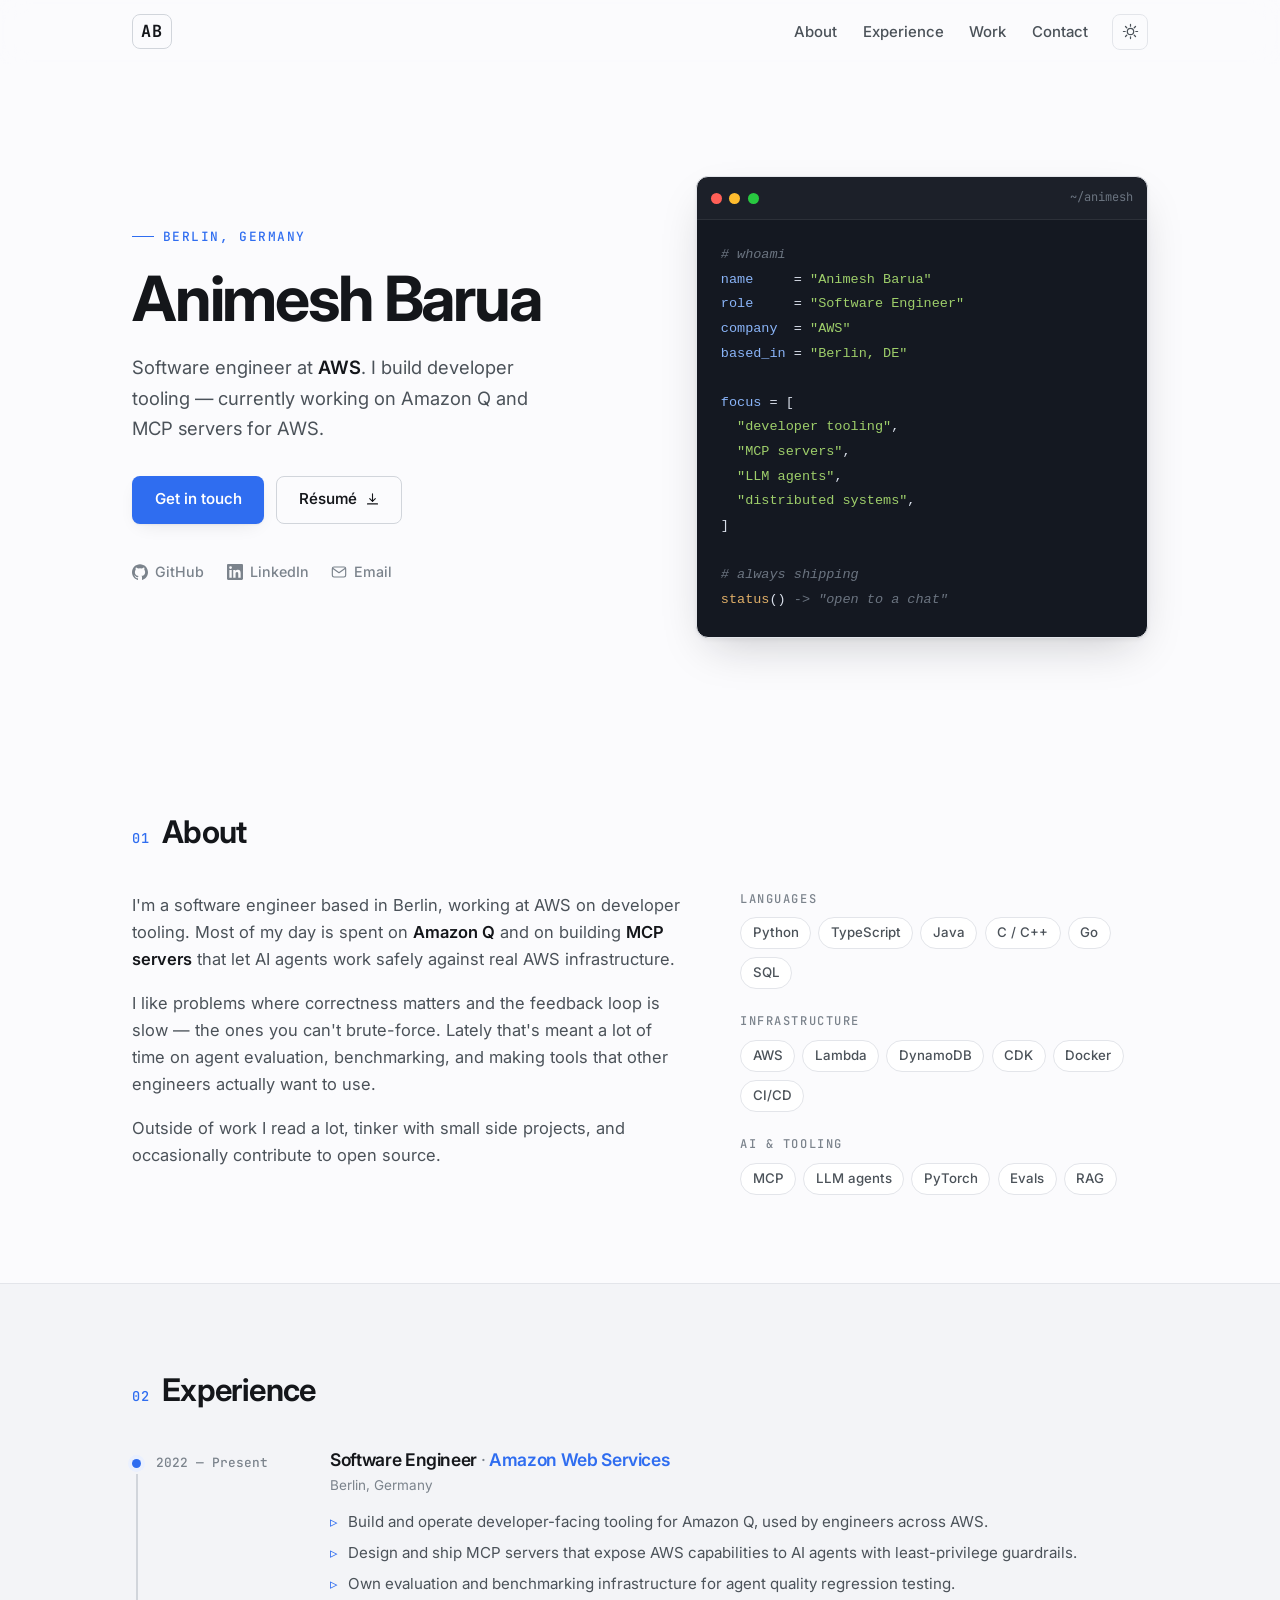
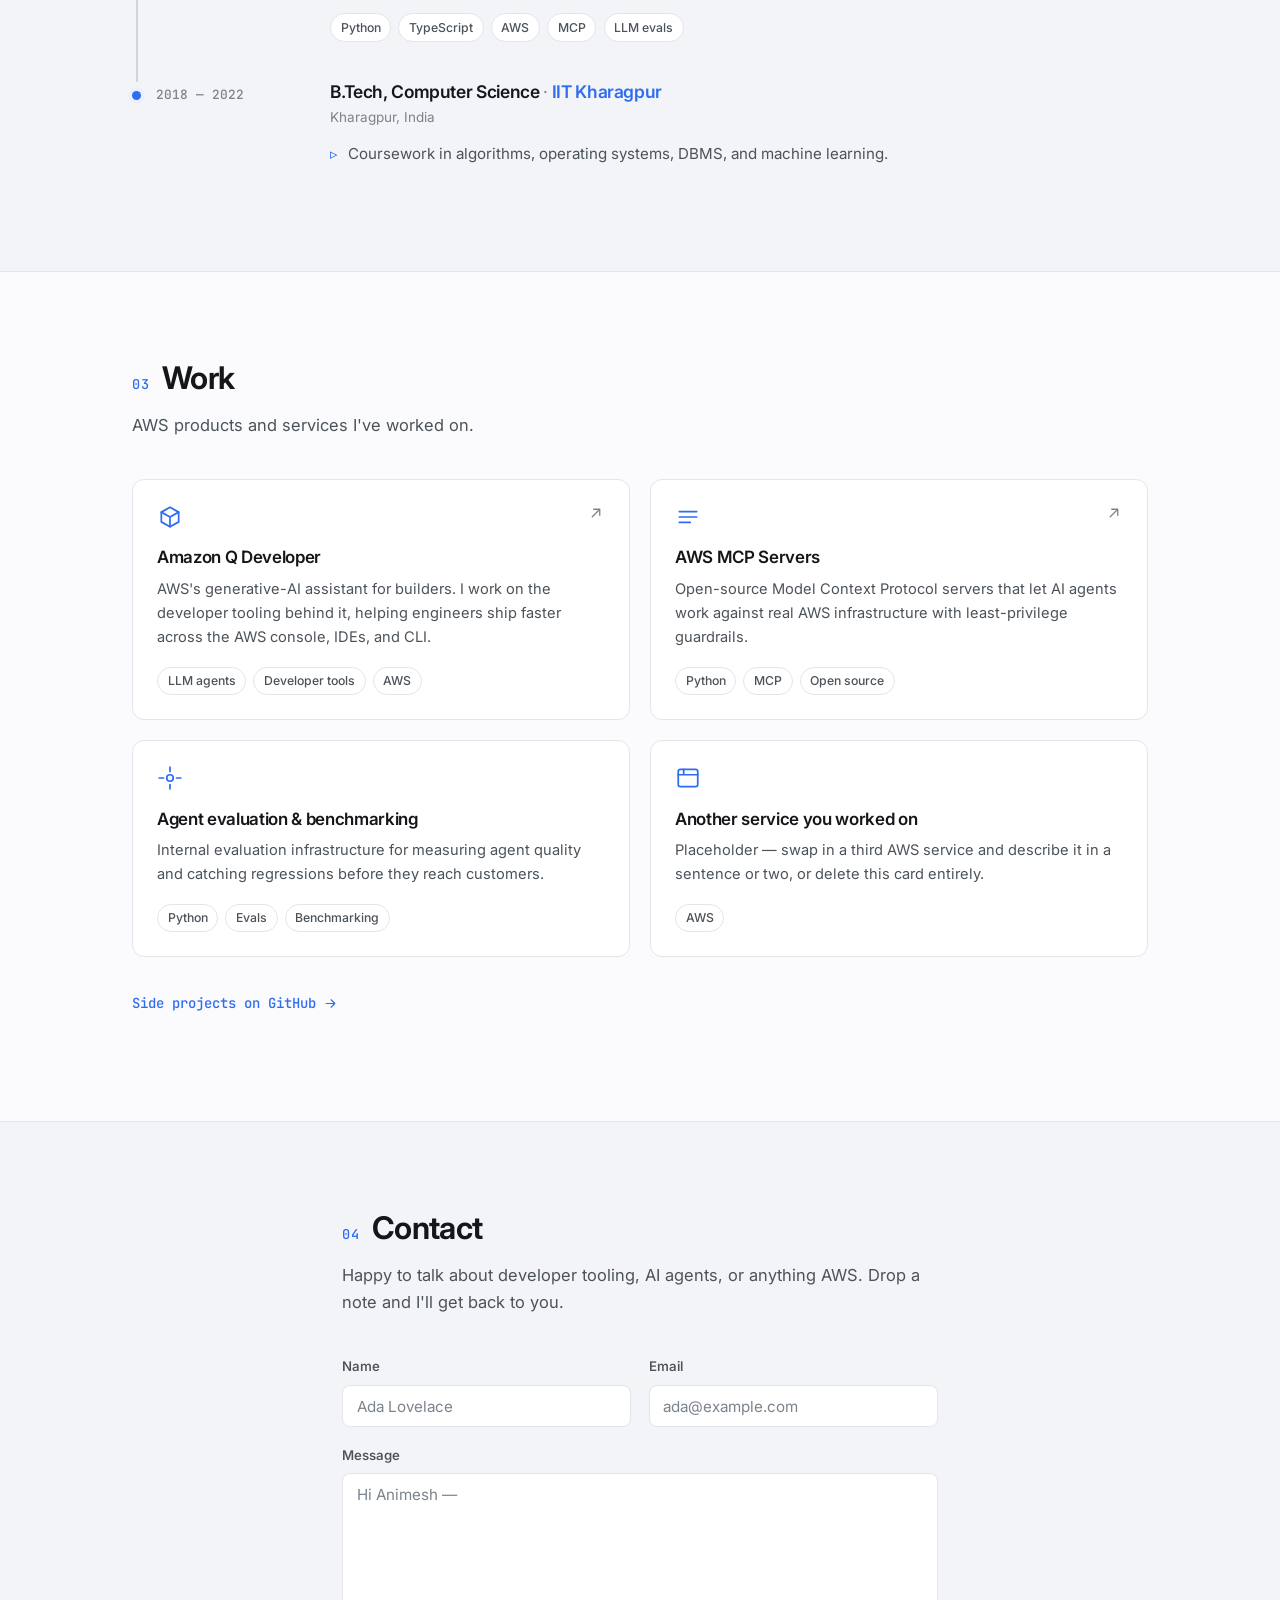
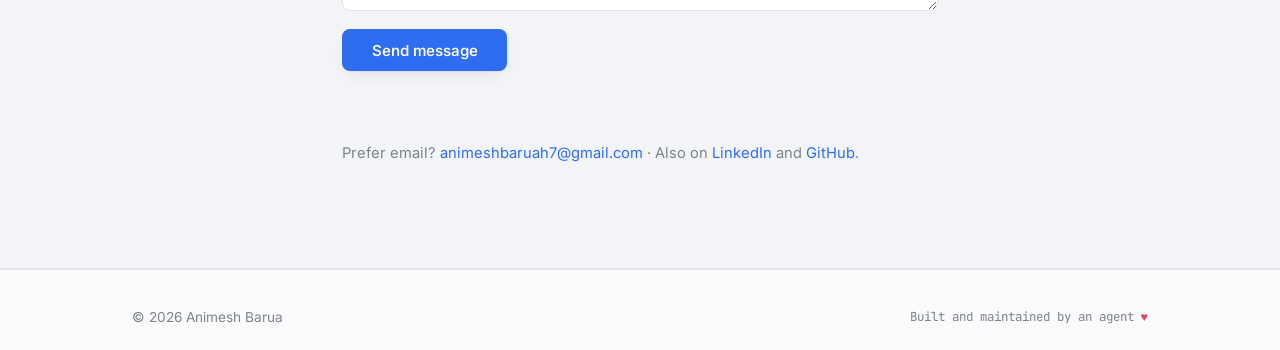
==== commit e327bfec: "Wire contact form to Formspree Form POSTs to Formspree (xvzelyon), verified end to end with a real s" ====
--- a/index.html
+++ b/index.html
@@ -268,33 +268,32 @@
         Drop a note and I'll get back to you.
       </p>
 
-      <!--
-        ┌─────────────────────────────────────────────────────────────────┐
-        │  TO MAKE THIS FORM WORK — one step, free, no server:            │
-        │  1. Go to https://formspree.io and sign up (free tier).         │
-        │  2. Create a new form, copy your endpoint ID (looks like        │
-        │     "xdkogqyw").                                               │
-        │  3. Replace YOUR_FORM_ID in the action="" below.                │
-        │  Free tier = 50 submissions/month, no credit card.              │
-        └─────────────────────────────────────────────────────────────────┘
-      -->
+      <!-- Posts to Formspree, which forwards to animeshbaruah7@gmail.com.
+           Free tier: 50 submissions/month, 30 days of history in their
+           dashboard — so treat your inbox as the real record. -->
       <form id="contact-form" class="form"
-            action="https://formspree.io/f/YOUR_FORM_ID"
+            action="https://formspree.io/f/xvzelyon"
             method="POST">
         <div class="form-row">
           <div class="field">
             <label for="name">Name</label>
-            <input type="text" id="name" name="name" autocomplete="name" required placeholder="Ada Lovelace">
+            <input type="text" id="name" name="name" autocomplete="name"
+                   required placeholder="Ada Lovelace">
           </div>
           <div class="field">
             <label for="email">Email</label>
-            <input type="email" id="email" name="email" autocomplete="email" required placeholder="ada@example.com">
+            <input type="email" id="email" name="email" autocomplete="email"
+                   required placeholder="ada@example.com">
           </div>
         </div>
         <div class="field">
           <label for="message">Message</label>
-          <textarea id="message" name="message" rows="6" required placeholder="Hi Animesh —"></textarea>
-        </div>
+          <textarea id="message" name="message" rows="6" required
+                    placeholder="Hi Animesh —"></textarea>
+        </div>
+
+        <!-- Sets the email subject line Formspree sends you. -->
+        <input type="hidden" name="_subject" value="New message from your website">
 
         <!-- Honeypot: bots fill this, humans never see it. -->
         <div class="honeypot" aria-hidden="true">
@@ -312,6 +311,8 @@
 
       <p class="contact-alt">
         Prefer email? <a href="mailto:animeshbaruah7@gmail.com">animeshbaruah7@gmail.com</a>
+        · Also on <a href="https://www.linkedin.com/in/animesh-barua-077406182/">LinkedIn</a>
+        and <a href="https://github.com/animebar">GitHub</a>.
       </p>
     </div>
   </section>
--- a/assets/style.css
+++ b/assets/style.css
@@ -440,6 +440,11 @@
   border-color: var(--accent);
   box-shadow: 0 0 0 3px var(--accent-soft);
 }
+/* Only flag invalid fields after the browser has actually
+   complained — not while the visitor is still typing. */
+.field input:user-invalid, .field textarea:user-invalid {
+  border-color: #d13c3c;
+}
 
 /* Off-screen, not display:none — bots skip hidden fields. */
 .honeypot {
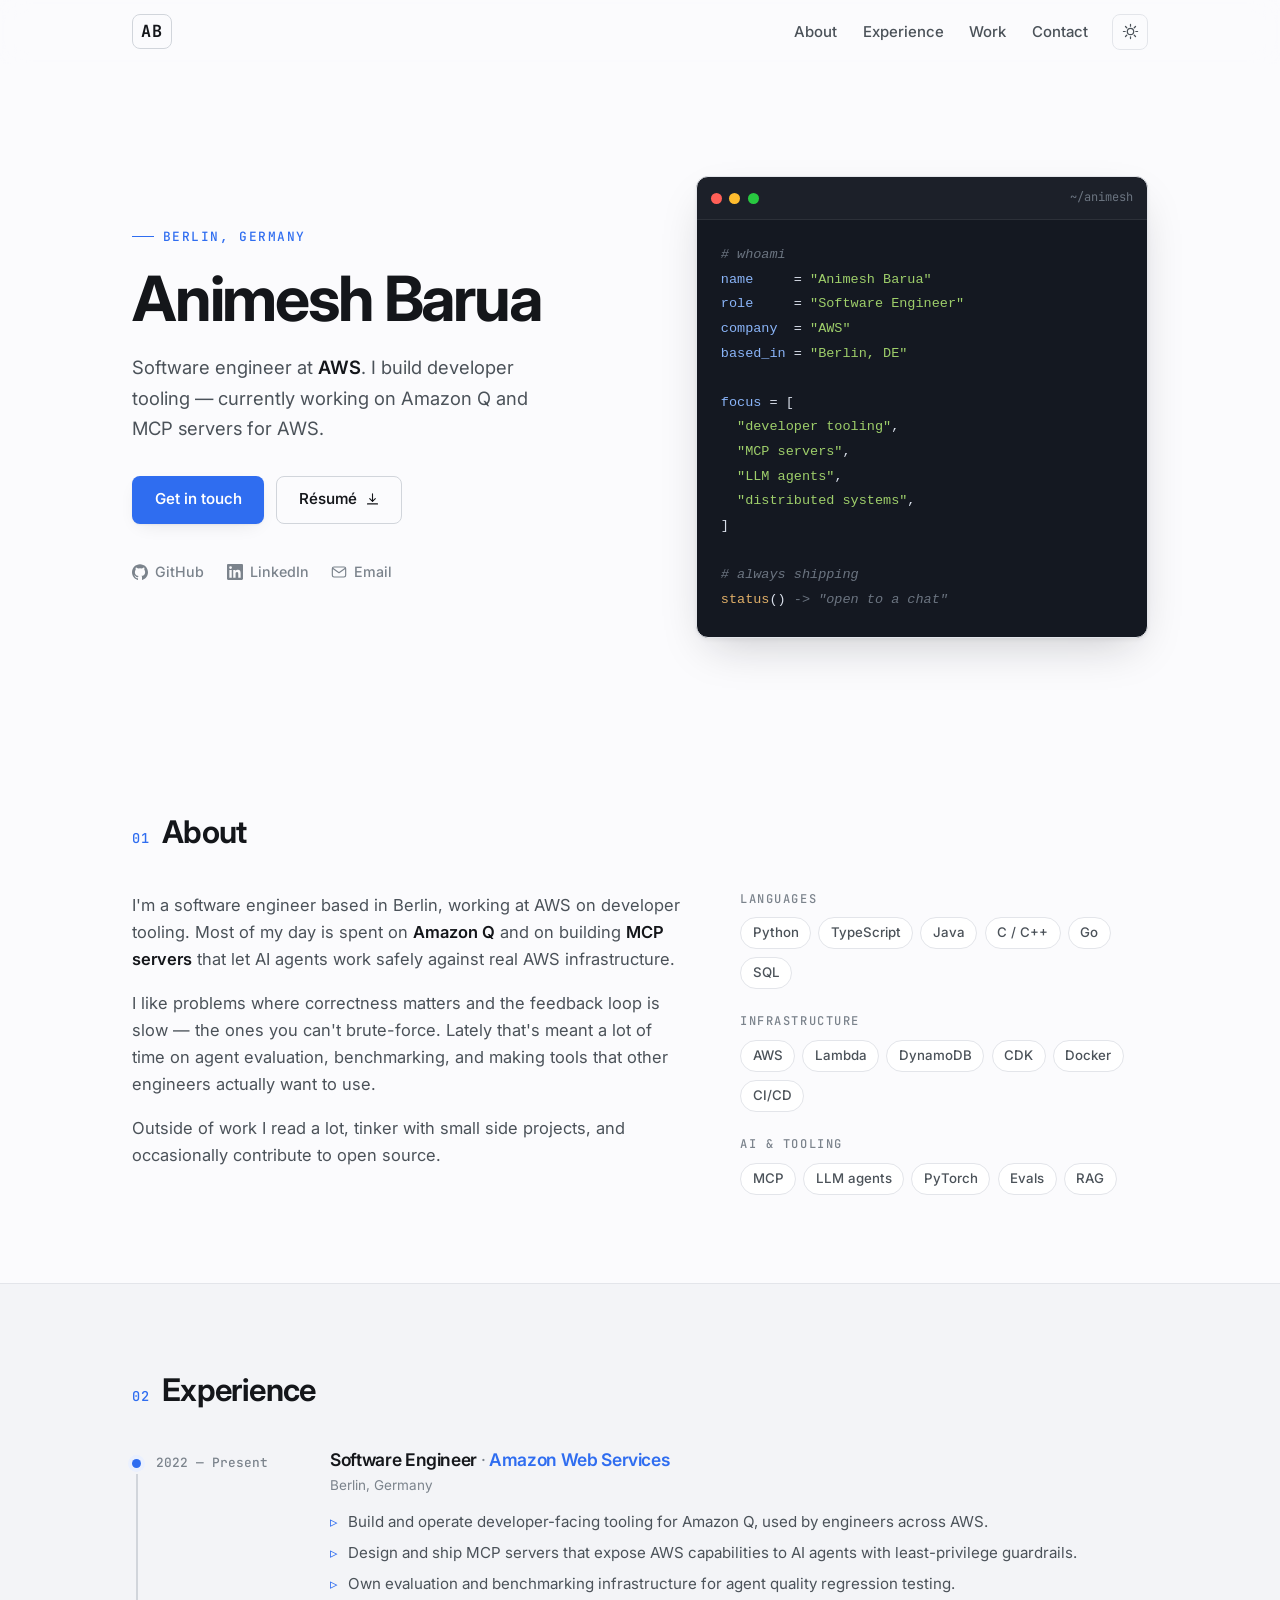
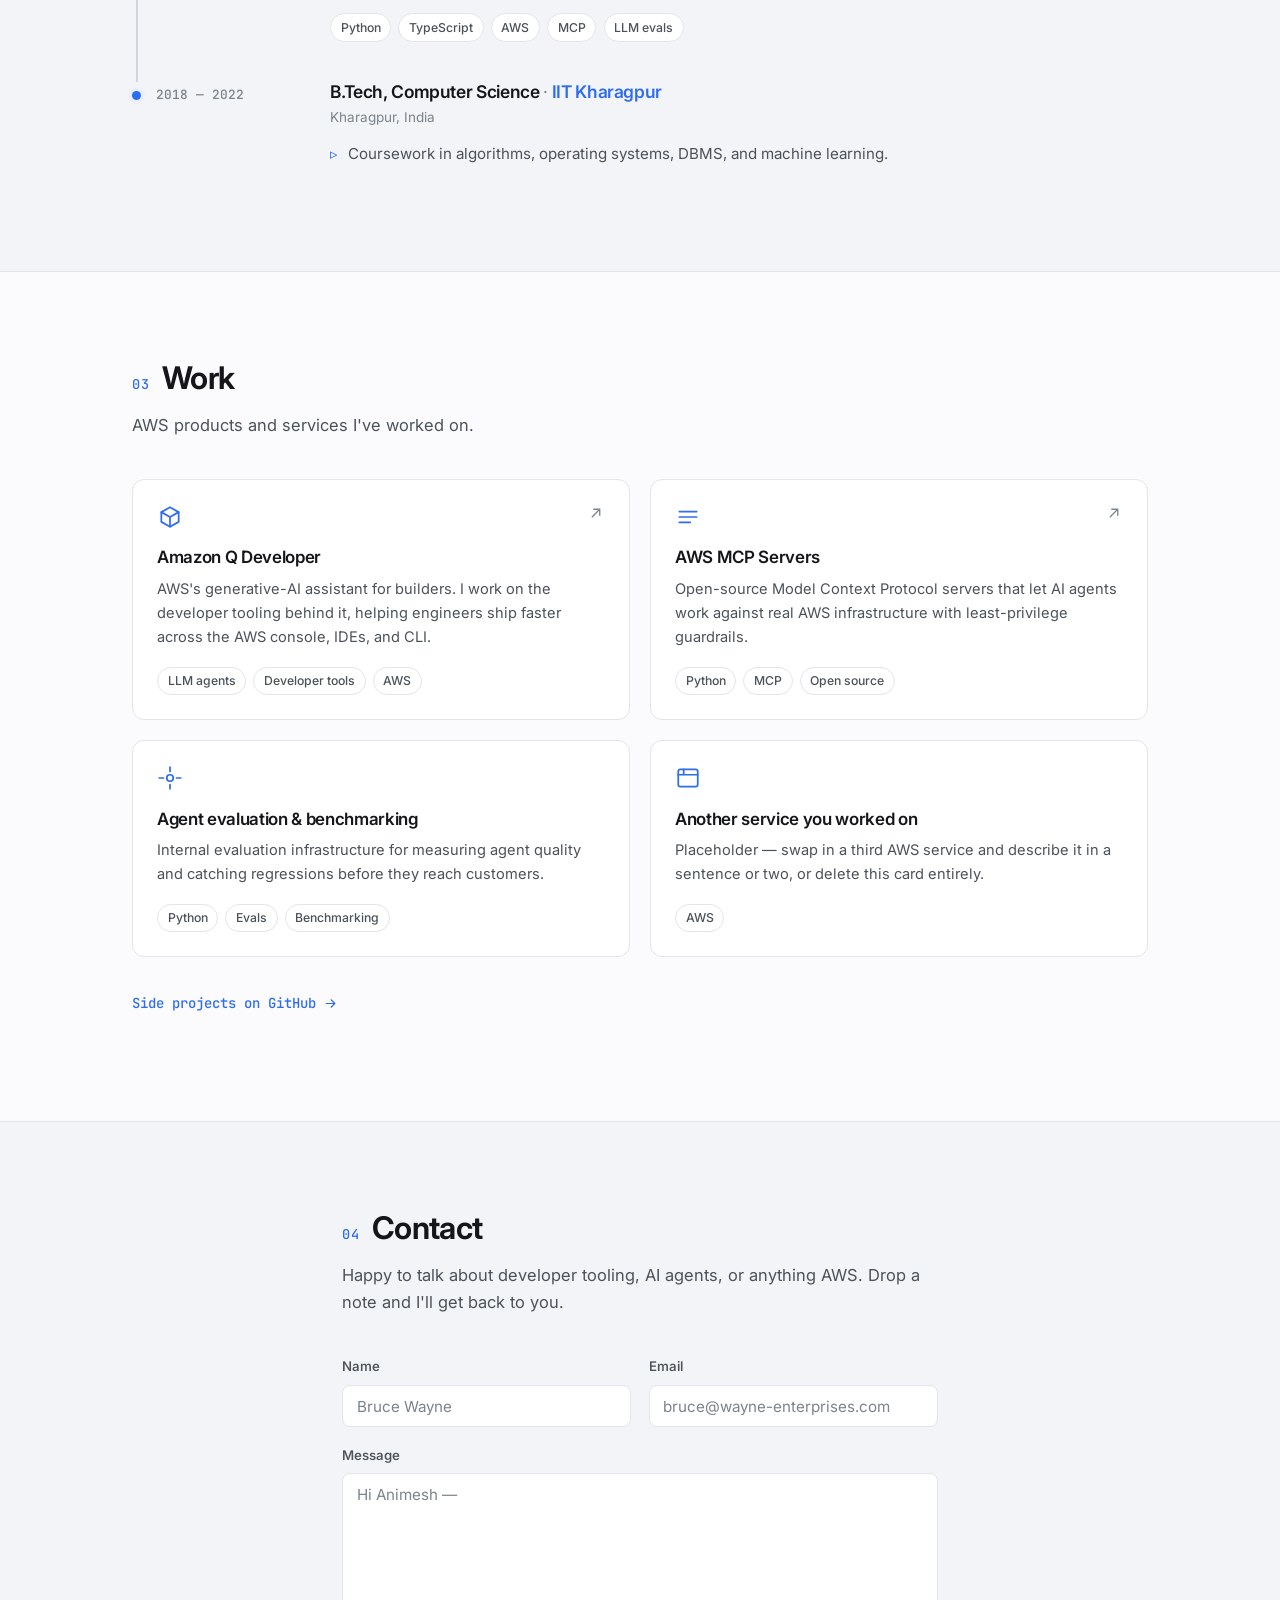
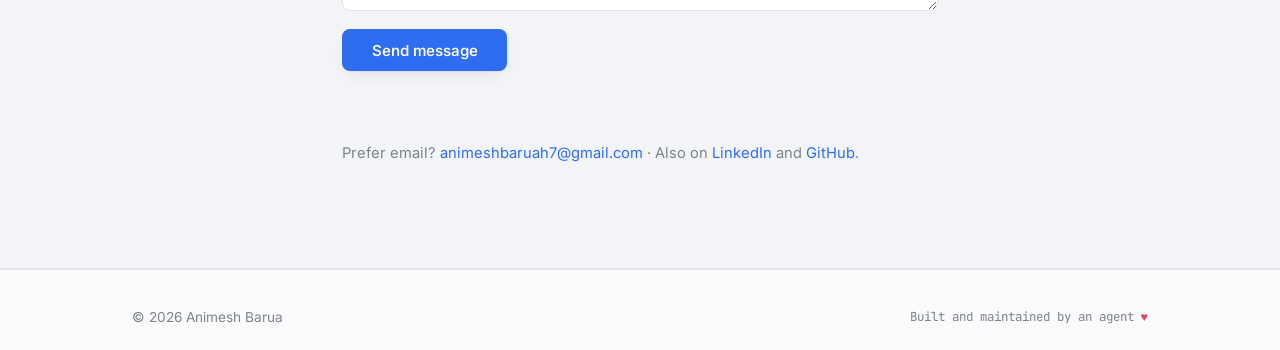
==== commit e09ca281: "Swap contact form placeholders to Bruce Wayne" ====
--- a/index.html
+++ b/index.html
@@ -278,12 +278,12 @@
           <div class="field">
             <label for="name">Name</label>
             <input type="text" id="name" name="name" autocomplete="name"
-                   required placeholder="Ada Lovelace">
+                   required placeholder="Bruce Wayne">
           </div>
           <div class="field">
             <label for="email">Email</label>
             <input type="email" id="email" name="email" autocomplete="email"
-                   required placeholder="ada@example.com">
+                   required placeholder="bruce@wayne-enterprises.com">
           </div>
         </div>
         <div class="field">
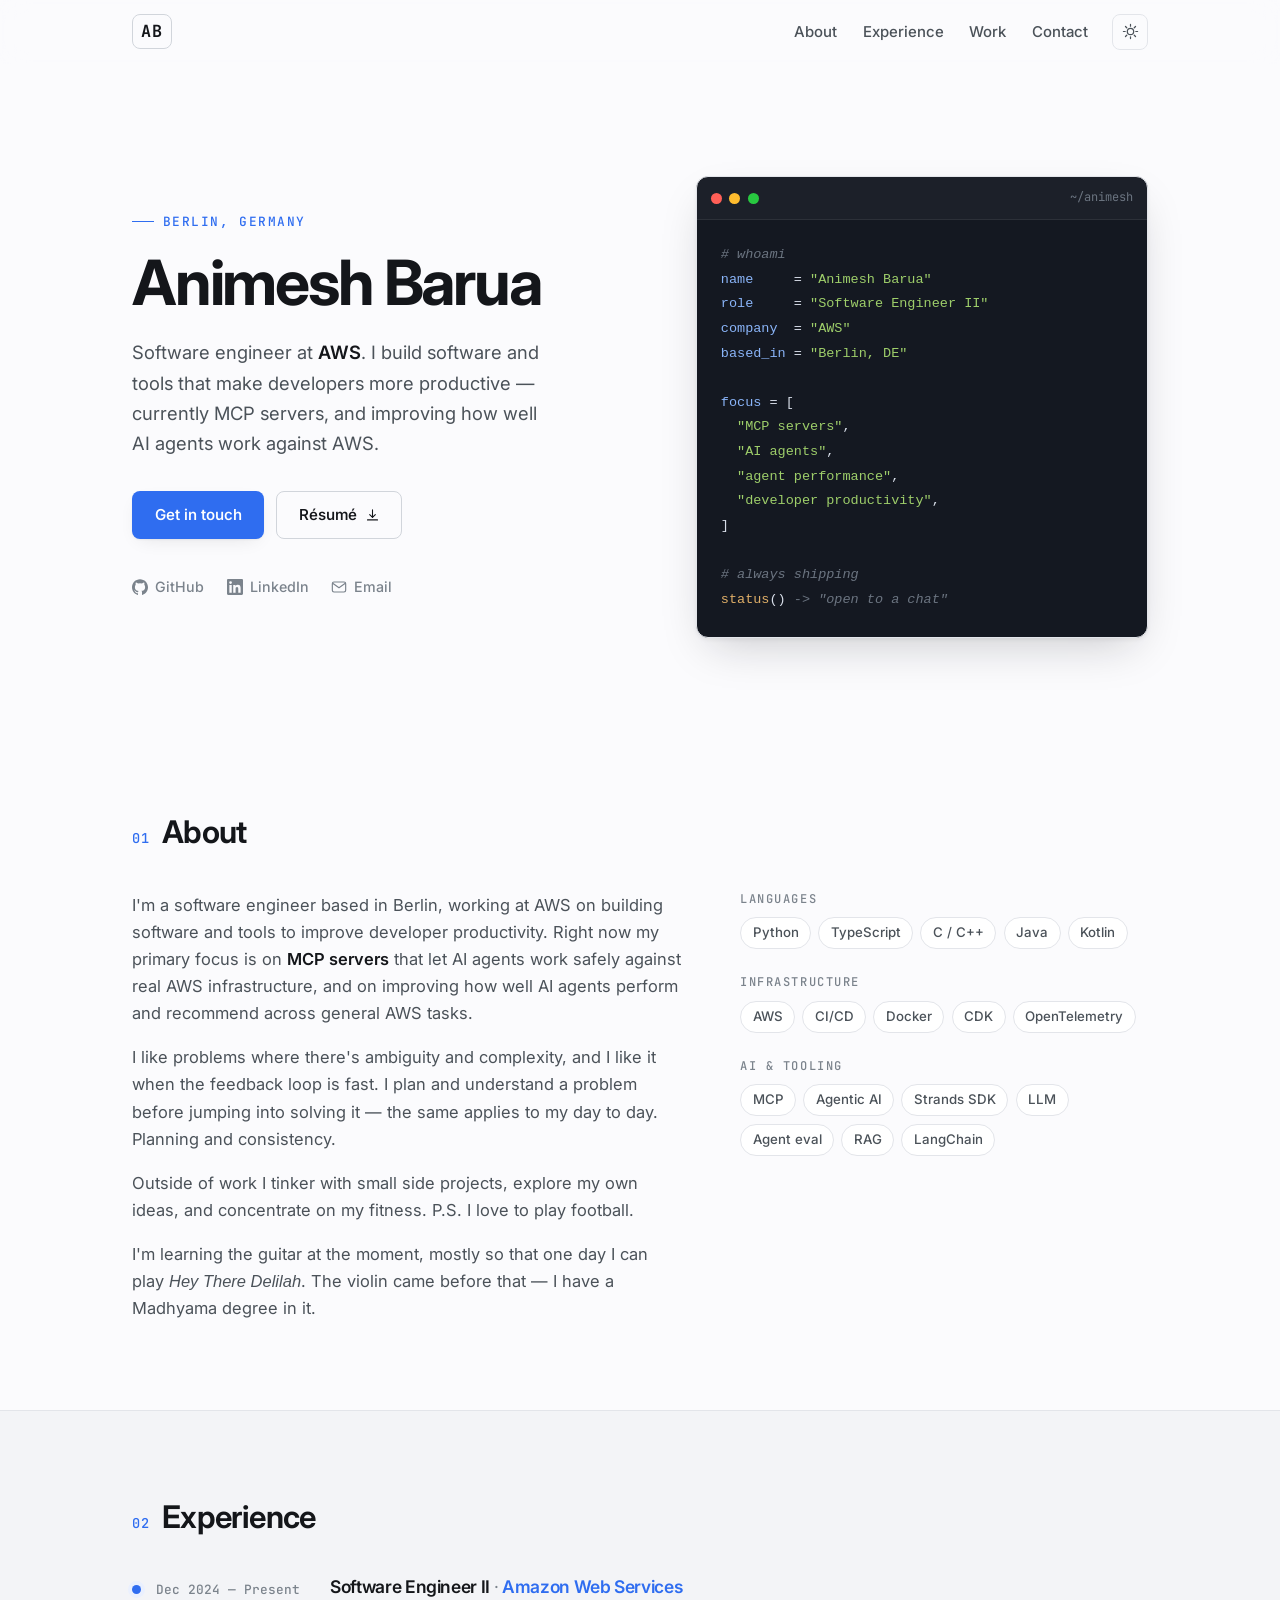
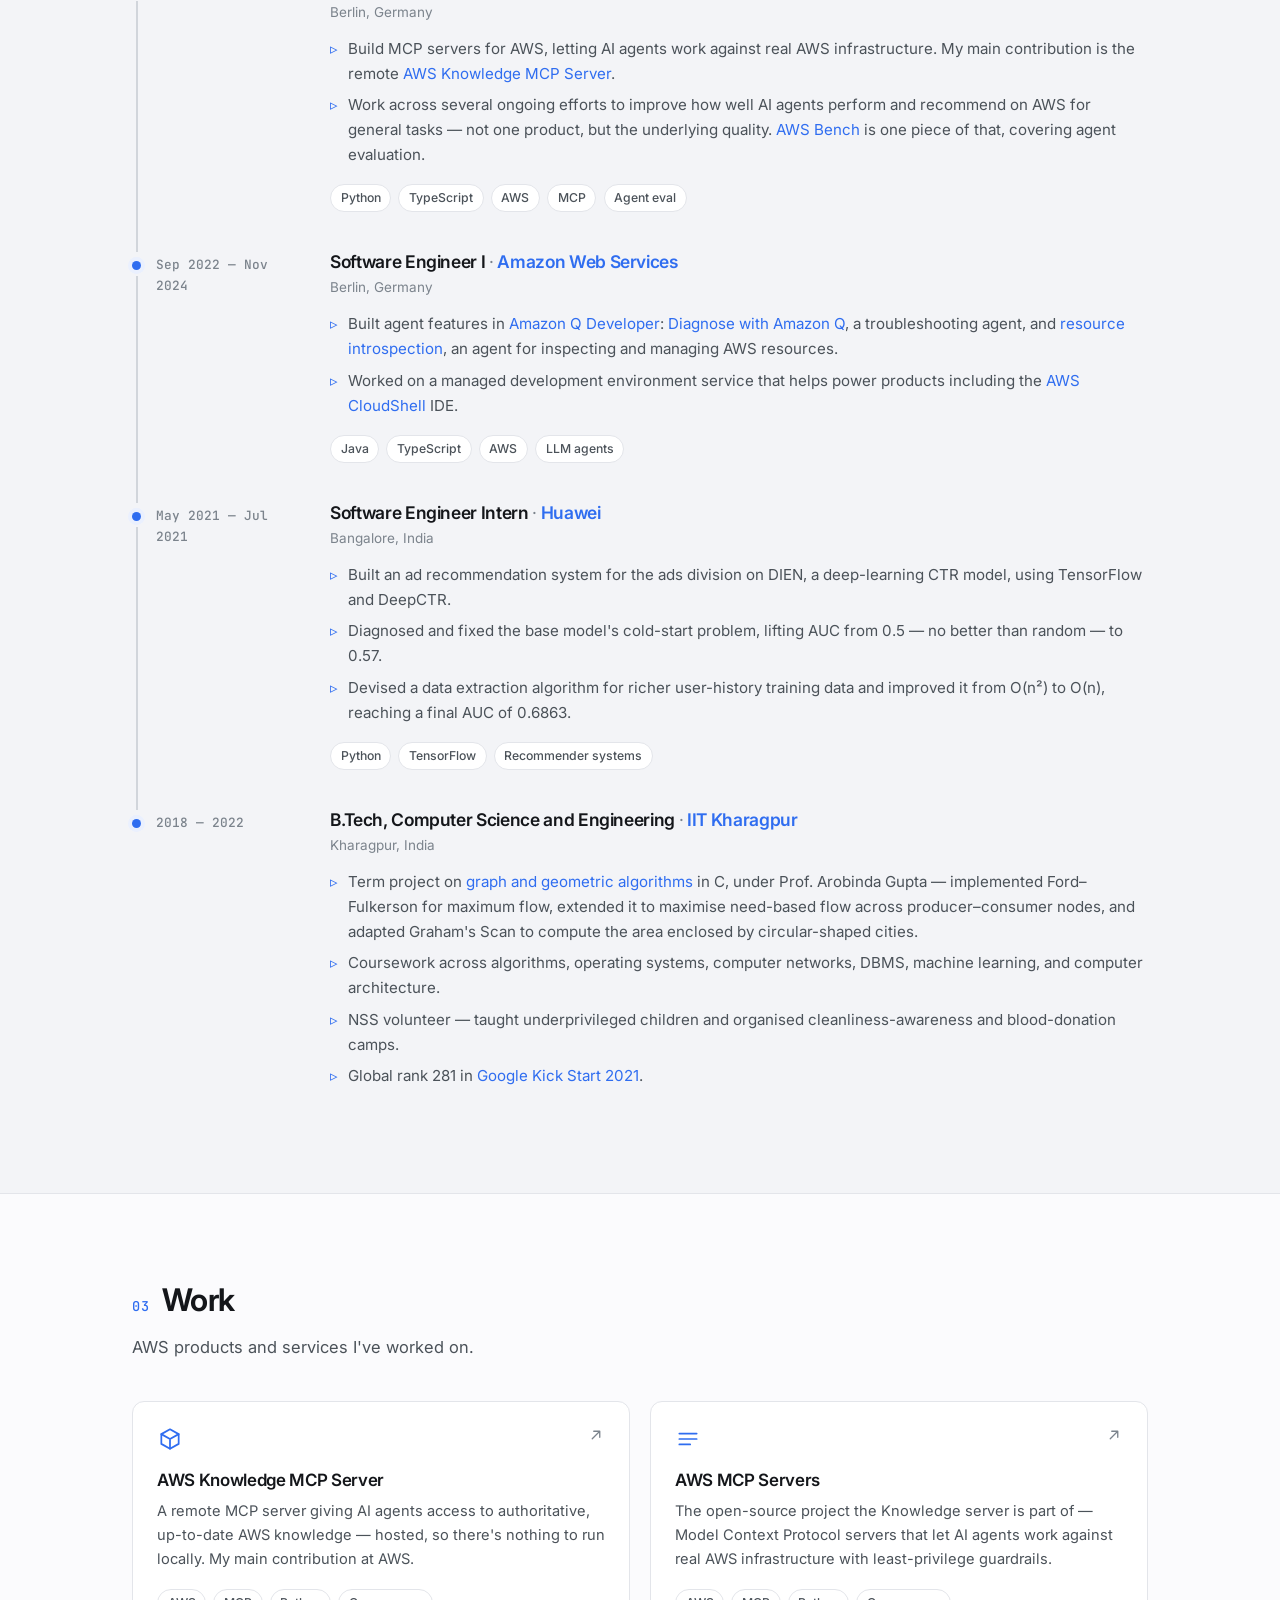
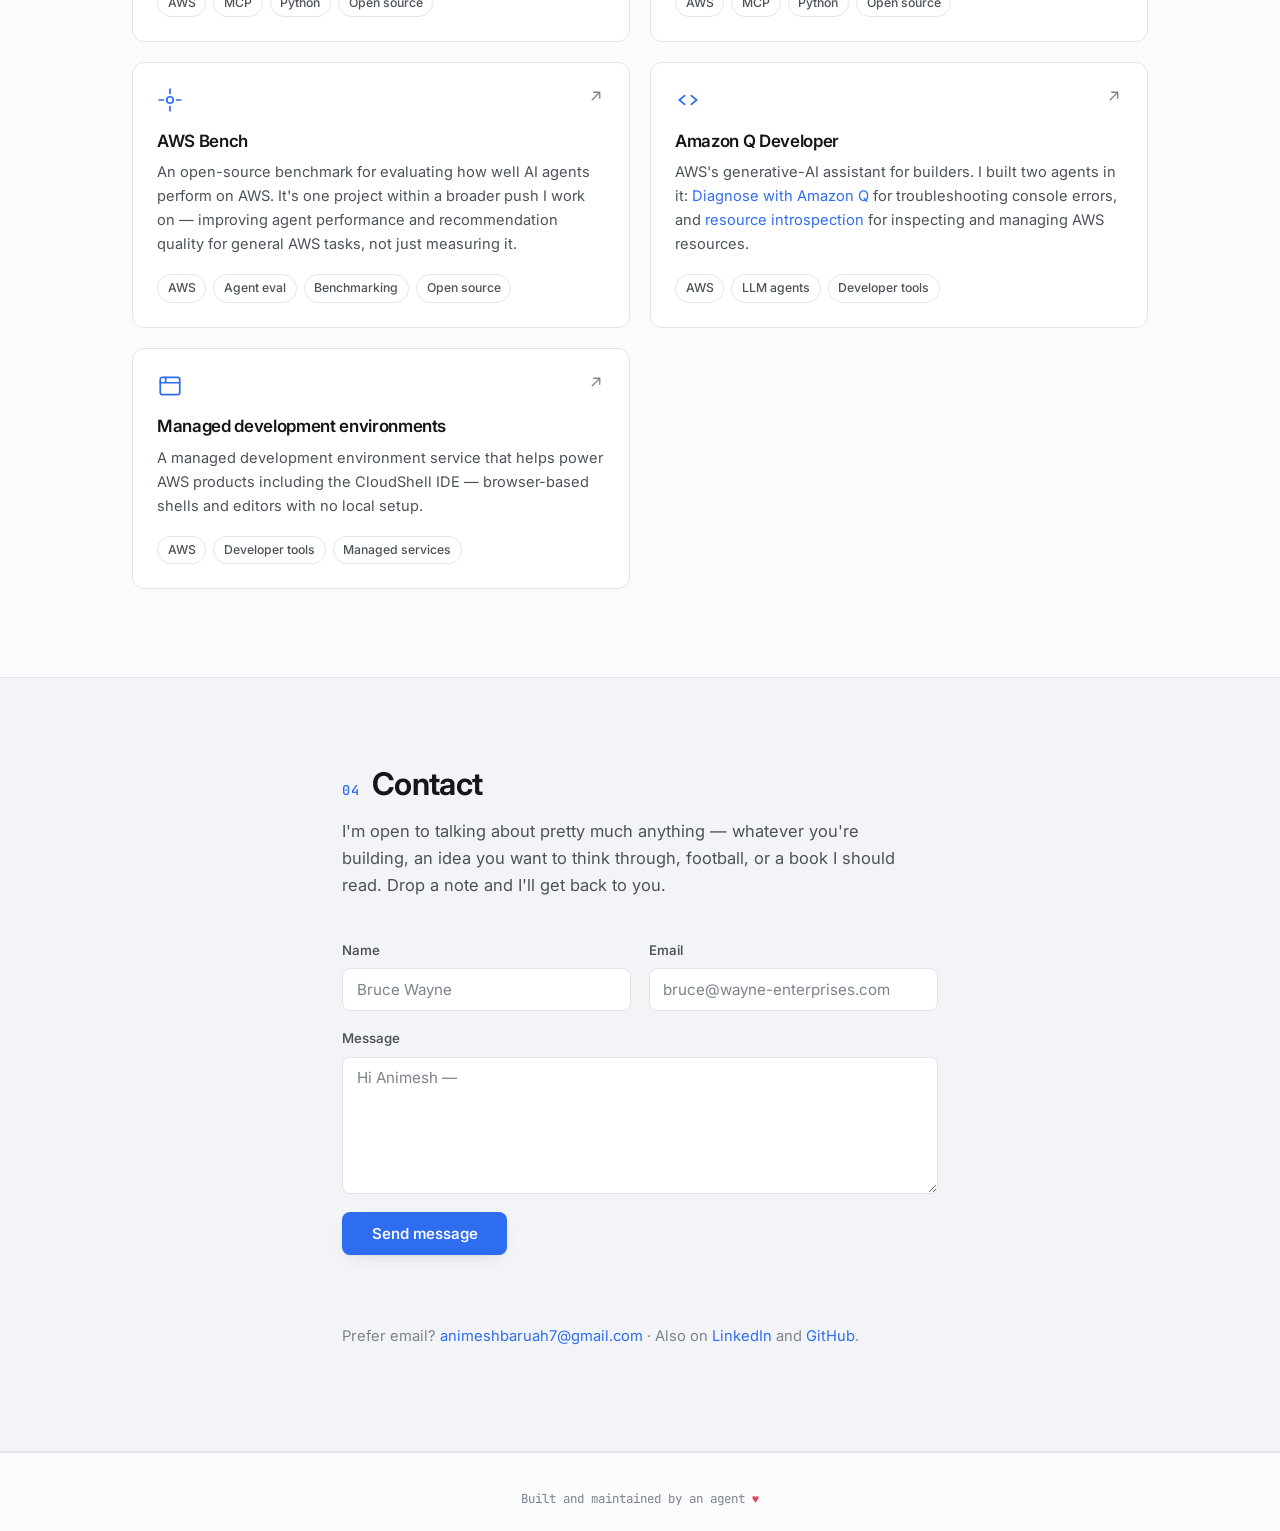
==== commit eebc8bb7: "Replace placeholder content with real work history and details The site shipped with agent-drafted g" ====
--- a/index.html
+++ b/index.html
@@ -4,21 +4,78 @@
 <meta charset="utf-8">
 <meta name="viewport" content="width=device-width, initial-scale=1">
 <title>Animesh Barua — Software Engineer</title>
-<meta name="description" content="Animesh Barua — software engineer at AWS in Berlin. Building Amazon Q and MCP servers for AWS.">
+<meta name="description" content="Animesh Barua — software engineer at AWS in Berlin. Building MCP servers for AWS, and working on agent evaluation and benchmarking.">
 
 <!-- Social preview -->
 <meta property="og:title" content="Animesh Barua — Software Engineer">
-<meta property="og:description" content="Software engineer at AWS in Berlin. Building Amazon Q and MCP servers for AWS.">
+<meta property="og:description" content="Software engineer at AWS in Berlin. Building MCP servers for AWS, and working on agent evaluation and benchmarking.">
 <meta property="og:type" content="website">
 <meta property="og:url" content="https://animebar.github.io/">
 <meta property="og:image" content="https://avatars.githubusercontent.com/u/45335572?v=4">
 <meta name="twitter:card" content="summary">
+
+<link rel="canonical" href="https://animebar.github.io/">
+
+<!-- Set the theme before the stylesheet loads, so dark-mode visitors never
+     see a flash of the light theme. main.js re-applies the same value once
+     it runs; this block only exists to win the race against first paint.
+     404.html carries its own copy. -->
+<script>
+  (function () {
+    var saved = null;
+    try { saved = localStorage.getItem('theme'); } catch (e) { /* private mode */ }
+    var dark = saved
+      ? saved === 'dark'
+      : window.matchMedia && window.matchMedia('(prefers-color-scheme: dark)').matches;
+    document.documentElement.setAttribute('data-theme', dark ? 'dark' : 'light');
+  })();
+</script>
 
 <link rel="icon" href="data:image/svg+xml,<svg xmlns='http://www.w3.org/2000/svg' viewBox='0 0 100 100'><text y='.9em' font-size='90'>⌘</text></svg>">
 <link rel="preconnect" href="https://fonts.googleapis.com">
 <link rel="preconnect" href="https://fonts.gstatic.com" crossorigin>
 <link href="https://fonts.googleapis.com/css2?family=Inter:wght@400;500;600;700&family=JetBrains+Mono:wght@400;500&display=swap" rel="stylesheet">
 <link rel="stylesheet" href="assets/style.css">
+
+<!-- Structured data: tells search engines this page is a person, and ties
+     it to the GitHub and LinkedIn profiles of the same person. Keep the
+     facts here in sync with the page itself. -->
+<script type="application/ld+json">
+{
+  "@context": "https://schema.org",
+  "@type": "Person",
+  "name": "Animesh Barua",
+  "url": "https://animebar.github.io/",
+  "image": "https://avatars.githubusercontent.com/u/45335572?v=4",
+  "jobTitle": "Software Engineer II",
+  "worksFor": {
+    "@type": "Organization",
+    "name": "Amazon Web Services",
+    "url": "https://aws.amazon.com/"
+  },
+  "alumniOf": {
+    "@type": "CollegeOrUniversity",
+    "name": "Indian Institute of Technology Kharagpur",
+    "url": "https://www.iitkgp.ac.in/"
+  },
+  "address": {
+    "@type": "PostalAddress",
+    "addressLocality": "Berlin",
+    "addressCountry": "DE"
+  },
+  "knowsAbout": [
+    "Model Context Protocol",
+    "AI agents",
+    "Agent evaluation",
+    "Developer tooling",
+    "Amazon Web Services"
+  ],
+  "sameAs": [
+    "https://github.com/animebar",
+    "https://www.linkedin.com/in/animesh-barua-077406182/"
+  ]
+}
+</script>
 </head>
 <body>
 
@@ -49,8 +106,9 @@
         <p class="eyebrow">Berlin, Germany</p>
         <h1>Animesh Barua</h1>
         <p class="tagline">
-          Software engineer at <strong>AWS</strong>. I build developer tooling —
-          currently working on Amazon Q and MCP servers for AWS.
+          Software engineer at <strong>AWS</strong>. I build software and tools
+          that make developers more productive — currently MCP servers, and
+          improving how well AI agents work against AWS.
         </p>
         <div class="hero-actions">
           <a class="btn btn-primary" href="#contact">Get in touch</a>
@@ -81,15 +139,15 @@
         </div>
 <pre class="hero-card-body"><code><span class="c-com"># whoami</span>
 <span class="c-key">name</span>     = <span class="c-str">"Animesh Barua"</span>
-<span class="c-key">role</span>     = <span class="c-str">"Software Engineer"</span>
+<span class="c-key">role</span>     = <span class="c-str">"Software Engineer II"</span>
 <span class="c-key">company</span>  = <span class="c-str">"AWS"</span>
 <span class="c-key">based_in</span> = <span class="c-str">"Berlin, DE"</span>
 
 <span class="c-key">focus</span> = [
-  <span class="c-str">"developer tooling"</span>,
   <span class="c-str">"MCP servers"</span>,
-  <span class="c-str">"LLM agents"</span>,
-  <span class="c-str">"distributed systems"</span>,
+  <span class="c-str">"AI agents"</span>,
+  <span class="c-str">"agent performance"</span>,
+  <span class="c-str">"developer productivity"</span>,
 ]
 
 <span class="c-com"># always shipping</span>
@@ -105,42 +163,48 @@
       <div class="about-grid">
         <div class="prose">
           <p>
-            I'm a software engineer based in Berlin, working at AWS on developer
-            tooling. Most of my day is spent on <strong>Amazon Q</strong> and on
-            building <strong>MCP servers</strong> that let AI agents work safely
-            against real AWS infrastructure.
-          </p>
-          <p>
-            I like problems where correctness matters and the feedback loop is
-            slow — the ones you can't brute-force. Lately that's meant a lot of
-            time on agent evaluation, benchmarking, and making tools that other
-            engineers actually want to use.
-          </p>
-          <p>
-            Outside of work I read a lot, tinker with small side projects, and
-            occasionally contribute to open source.
+            I'm a software engineer based in Berlin, working at AWS on building
+            software and tools to improve developer productivity. Right now my
+            primary focus is on <strong>MCP servers</strong> that let AI agents
+            work safely against real AWS infrastructure, and on improving how
+            well AI agents perform and recommend across general AWS tasks.
+          </p>
+          <p>
+            I like problems where there's ambiguity and complexity, and I like
+            it when the feedback loop is fast. I plan and understand a problem
+            before jumping into solving it — the same applies to my day to day.
+            Planning and consistency.
+          </p>
+          <p>
+            Outside of work I tinker with small side projects, explore my own
+            ideas, and concentrate on my fitness. P.S. I love to play football.
+          </p>
+          <p>
+            I'm learning the guitar at the moment, mostly so that one day I can
+            play <em>Hey There Delilah</em>. The violin came before that — I
+            have a Madhyama degree in it.
           </p>
         </div>
         <div class="skills">
           <div class="skill-group">
             <h3>Languages</h3>
             <ul class="tags">
-              <li>Python</li><li>TypeScript</li><li>Java</li>
-              <li>C / C++</li><li>Go</li><li>SQL</li>
+              <li>Python</li><li>TypeScript</li><li>C / C++</li>
+              <li>Java</li><li>Kotlin</li>
             </ul>
           </div>
           <div class="skill-group">
             <h3>Infrastructure</h3>
             <ul class="tags">
-              <li>AWS</li><li>Lambda</li><li>DynamoDB</li>
-              <li>CDK</li><li>Docker</li><li>CI/CD</li>
+              <li>AWS</li><li>CI/CD</li><li>Docker</li>
+              <li>CDK</li><li>OpenTelemetry</li>
             </ul>
           </div>
           <div class="skill-group">
             <h3>AI &amp; Tooling</h3>
             <ul class="tags">
-              <li>MCP</li><li>LLM agents</li><li>PyTorch</li>
-              <li>Evals</li><li>RAG</li>
+              <li>MCP</li><li>Agentic AI</li><li>Strands SDK</li><li>LLM</li>
+              <li>Agent eval</li><li>RAG</li><li>LangChain</li>
             </ul>
           </div>
         </div>
@@ -154,27 +218,58 @@
       <h2 class="section-title"><span class="section-num">02</span> Experience</h2>
       <ol class="timeline">
         <li class="timeline-item">
-          <div class="timeline-meta">2022 — Present</div>
+          <div class="timeline-meta">Dec 2024 — Present</div>
           <div class="timeline-body">
-            <h3>Software Engineer <span class="at">·</span> <span class="org">Amazon Web Services</span></h3>
+            <h3>Software Engineer II <span class="at">·</span> <span class="org"><a href="https://aws.amazon.com/">Amazon Web Services</a></span></h3>
             <p class="loc">Berlin, Germany</p>
             <ul>
-              <li>Build and operate developer-facing tooling for Amazon Q, used by engineers across AWS.</li>
-              <li>Design and ship MCP servers that expose AWS capabilities to AI agents with least-privilege guardrails.</li>
-              <li>Own evaluation and benchmarking infrastructure for agent quality regression testing.</li>
+              <li>Build MCP servers for AWS, letting AI agents work against real AWS infrastructure. My main contribution is the remote <a href="https://awslabs.github.io/mcp/servers/aws-knowledge-mcp-server">AWS Knowledge MCP Server</a>.</li>
+              <li>Work across several ongoing efforts to improve how well AI agents perform and recommend on AWS for general tasks — not one product, but the underlying quality. <a href="https://aws.amazon.com/about-aws/whats-new/2026/07/aws-bench/">AWS Bench</a> is one piece of that, covering agent evaluation.</li>
             </ul>
             <ul class="tags small">
-              <li>Python</li><li>TypeScript</li><li>AWS</li><li>MCP</li><li>LLM evals</li>
+              <li>Python</li><li>TypeScript</li><li>AWS</li><li>MCP</li><li>Agent eval</li>
+            </ul>
+          </div>
+        </li>
+        <li class="timeline-item">
+          <div class="timeline-meta">Sep 2022 — Nov 2024</div>
+          <div class="timeline-body">
+            <h3>Software Engineer I <span class="at">·</span> <span class="org"><a href="https://aws.amazon.com/">Amazon Web Services</a></span></h3>
+            <p class="loc">Berlin, Germany</p>
+            <ul>
+              <li>Built agent features in <a href="https://aws.amazon.com/q/developer/">Amazon Q Developer</a>: <a href="https://aws.amazon.com/blogs/devops/unlocking-aws-console-diagnosing-errors-with-amazon-q-developer/">Diagnose with Amazon Q</a>, a troubleshooting agent, and <a href="https://docs.aws.amazon.com/amazonq/latest/qdeveloper-ug/chat-actions.html">resource introspection</a>, an agent for inspecting and managing AWS resources.</li>
+              <li>Worked on a managed development environment service that helps power products including the <a href="https://aws.amazon.com/cloudshell/">AWS CloudShell</a> IDE.</li>
+            </ul>
+            <ul class="tags small">
+              <li>Java</li><li>TypeScript</li><li>AWS</li><li>LLM agents</li>
+            </ul>
+          </div>
+        </li>
+        <li class="timeline-item">
+          <div class="timeline-meta">May 2021 — Jul 2021</div>
+          <div class="timeline-body">
+            <h3>Software Engineer Intern <span class="at">·</span> <span class="org"><a href="https://www.huawei.com/">Huawei</a></span></h3>
+            <p class="loc">Bangalore, India</p>
+            <ul>
+              <li>Built an ad recommendation system for the ads division on DIEN, a deep-learning CTR model, using TensorFlow and DeepCTR.</li>
+              <li>Diagnosed and fixed the base model's cold-start problem, lifting AUC from 0.5 — no better than random — to 0.57.</li>
+              <li>Devised a data extraction algorithm for richer user-history training data and improved it from O(n²) to O(n), reaching a final AUC of 0.6863.</li>
+            </ul>
+            <ul class="tags small">
+              <li>Python</li><li>TensorFlow</li><li>Recommender systems</li>
             </ul>
           </div>
         </li>
         <li class="timeline-item">
           <div class="timeline-meta">2018 — 2022</div>
           <div class="timeline-body">
-            <h3>B.Tech, Computer Science <span class="at">·</span> <span class="org">IIT Kharagpur</span></h3>
+            <h3>B.Tech, Computer Science and Engineering <span class="at">·</span> <span class="org"><a href="https://www.iitkgp.ac.in/">IIT Kharagpur</a></span></h3>
             <p class="loc">Kharagpur, India</p>
             <ul>
-              <li>Coursework in algorithms, operating systems, DBMS, and machine learning.</li>
+              <li>Term project on <a href="https://github.com/animebar/Algorithms-2-IIT-KGP_SEM5">graph and geometric algorithms</a> in C, under Prof. Arobinda Gupta — implemented Ford–Fulkerson for maximum flow, extended it to maximise need-based flow across producer–consumer nodes, and adapted Graham's Scan to compute the area enclosed by circular-shaped cities.</li>
+              <li>Coursework across algorithms, operating systems, computer networks, DBMS, machine learning, and computer architecture.</li>
+              <li>NSS volunteer — taught underprivileged children and organised cleanliness-awareness and blood-donation camps.</li>
+              <li>Global rank 281 in <a href="assets/kickstart-2021-certificate.pdf">Google Kick Start 2021</a>.</li>
             </ul>
           </div>
         </li>
@@ -191,22 +286,20 @@
       </p>
       <div class="cards">
 
-        <!-- TODO: tighten these blurbs to describe your specific contribution.
-             Keep to what's already public about each product. -->
         <article class="card">
           <div class="card-top">
             <svg class="card-icon" viewBox="0 0 24 24" aria-hidden="true"><path d="M12 3l8 4.5v9L12 21l-8-4.5v-9L12 3z"/><path d="M12 12l8-4.5M12 12v9M12 12L4 7.5"/></svg>
-            <a class="card-link" href="https://aws.amazon.com/q/developer/" aria-label="Learn about Amazon Q Developer">
+            <a class="card-link" href="https://awslabs.github.io/mcp/servers/aws-knowledge-mcp-server" aria-label="Read the AWS Knowledge MCP Server docs">
               <svg viewBox="0 0 24 24" aria-hidden="true"><path d="M7 17L17 7M17 7H9M17 7v8"/></svg>
             </a>
           </div>
-          <h3>Amazon Q Developer</h3>
-          <p>
-            AWS's generative-AI assistant for builders. I work on the developer
-            tooling behind it, helping engineers ship faster across the AWS
-            console, IDEs, and CLI.
-          </p>
-          <ul class="tags small"><li>LLM agents</li><li>Developer tools</li><li>AWS</li></ul>
+          <h3>AWS Knowledge MCP Server</h3>
+          <p>
+            A remote MCP server giving AI agents access to authoritative,
+            up-to-date AWS knowledge — hosted, so there's nothing to run
+            locally. My main contribution at AWS.
+          </p>
+          <ul class="tags small"><li>AWS</li><li>MCP</li><li>Python</li><li>Open source</li></ul>
         </article>
 
         <article class="card">
@@ -218,44 +311,65 @@
           </div>
           <h3>AWS MCP Servers</h3>
           <p>
-            Open-source Model Context Protocol servers that let AI agents work
-            against real AWS infrastructure with least-privilege guardrails.
-          </p>
-          <ul class="tags small"><li>Python</li><li>MCP</li><li>Open source</li></ul>
+            The open-source project the Knowledge server is part of — Model
+            Context Protocol servers that let AI agents work against real AWS
+            infrastructure with least-privilege guardrails.
+          </p>
+          <ul class="tags small"><li>AWS</li><li>MCP</li><li>Python</li><li>Open source</li></ul>
         </article>
 
-        <!-- TODO: replace or delete these two once you decide which other
-             services to feature. Copy the <article> shape above. -->
         <article class="card">
           <div class="card-top">
             <svg class="card-icon" viewBox="0 0 24 24" aria-hidden="true"><circle cx="12" cy="12" r="3"/><path d="M12 2v4M12 18v4M2 12h4M18 12h4"/></svg>
-          </div>
-          <h3>Agent evaluation &amp; benchmarking</h3>
-          <p>
-            Internal evaluation infrastructure for measuring agent quality and
-            catching regressions before they reach customers.
-          </p>
-          <ul class="tags small"><li>Python</li><li>Evals</li><li>Benchmarking</li></ul>
+            <a class="card-link" href="https://aws.amazon.com/about-aws/whats-new/2026/07/aws-bench/" aria-label="Read the AWS Bench announcement">
+              <svg viewBox="0 0 24 24" aria-hidden="true"><path d="M7 17L17 7M17 7H9M17 7v8"/></svg>
+            </a>
+          </div>
+          <h3>AWS Bench</h3>
+          <p>
+            An open-source benchmark for evaluating how well AI agents perform
+            on AWS. It's one project within a broader push I work on —
+            improving agent performance and recommendation quality for general
+            AWS tasks, not just measuring it.
+          </p>
+          <ul class="tags small"><li>AWS</li><li>Agent eval</li><li>Benchmarking</li><li>Open source</li></ul>
+        </article>
+
+        <article class="card">
+          <div class="card-top">
+            <svg class="card-icon" viewBox="0 0 24 24" aria-hidden="true"><path d="M9 8l-5 4 5 4M15 8l5 4-5 4"/></svg>
+            <a class="card-link" href="https://aws.amazon.com/q/developer/" aria-label="Learn about Amazon Q Developer">
+              <svg viewBox="0 0 24 24" aria-hidden="true"><path d="M7 17L17 7M17 7H9M17 7v8"/></svg>
+            </a>
+          </div>
+          <h3>Amazon Q Developer</h3>
+          <p>
+            AWS's generative-AI assistant for builders. I built two agents in
+            it: <a href="https://aws.amazon.com/blogs/devops/unlocking-aws-console-diagnosing-errors-with-amazon-q-developer/">Diagnose
+            with Amazon Q</a> for troubleshooting console errors, and
+            <a href="https://docs.aws.amazon.com/amazonq/latest/qdeveloper-ug/chat-actions.html">resource
+            introspection</a> for inspecting and managing AWS resources.
+          </p>
+          <ul class="tags small"><li>AWS</li><li>LLM agents</li><li>Developer tools</li></ul>
         </article>
 
         <article class="card">
           <div class="card-top">
             <svg class="card-icon" viewBox="0 0 24 24" aria-hidden="true"><rect x="3" y="4" width="18" height="16" rx="2"/><path d="M3 9h18M8 4v5"/></svg>
-          </div>
-          <h3>Another service you worked on</h3>
-          <p>
-            Placeholder — swap in a third AWS service and describe it in a
-            sentence or two, or delete this card entirely.
-          </p>
-          <ul class="tags small"><li>AWS</li></ul>
+            <a class="card-link" href="https://aws.amazon.com/cloudshell/" aria-label="Learn about AWS CloudShell">
+              <svg viewBox="0 0 24 24" aria-hidden="true"><path d="M7 17L17 7M17 7H9M17 7v8"/></svg>
+            </a>
+          </div>
+          <h3>Managed development environments</h3>
+          <p>
+            A managed development environment service that helps power AWS
+            products including the CloudShell IDE — browser-based shells and
+            editors with no local setup.
+          </p>
+          <ul class="tags small"><li>AWS</li><li>Developer tools</li><li>Managed services</li></ul>
         </article>
 
       </div>
-      <p class="see-all">
-        <a href="https://github.com/animebar?tab=repositories">Side projects on GitHub
-          <svg viewBox="0 0 24 24" aria-hidden="true"><path d="M5 12h14M13 6l6 6-6 6"/></svg>
-        </a>
-      </p>
     </div>
   </section>
 
@@ -264,8 +378,9 @@
     <div class="wrap contact-wrap">
       <h2 class="section-title"><span class="section-num">04</span> Contact</h2>
       <p class="section-lede">
-        Happy to talk about developer tooling, AI agents, or anything AWS.
-        Drop a note and I'll get back to you.
+        I'm open to talking about pretty much anything — whatever you're
+        building, an idea you want to think through, football, or a book I
+        should read. Drop a note and I'll get back to you.
       </p>
 
       <!-- Posts to Formspree, which forwards to animeshbaruah7@gmail.com.
@@ -321,7 +436,6 @@
 
 <footer class="site-footer">
   <div class="wrap footer-inner">
-    <p>© <span id="year">2026</span> Animesh Barua</p>
     <p class="footer-note">Built and maintained by an agent <span class="heart" aria-label="love">&#9829;</span></p>
   </div>
 </footer>
--- a/assets/style.css
+++ b/assets/style.css
@@ -407,14 +407,6 @@
 .card p { font-size: .915rem; color: var(--text-soft); margin-bottom: 1.1rem; }
 .card .tags { margin-top: auto; }
 
-.see-all { margin-top: 2rem; }
-.see-all a {
-  display: inline-flex; align-items: center; gap: .45rem;
-  font-family: var(--mono); font-size: .87rem; font-weight: 500;
-}
-.see-all svg { width: 15px; height: 15px; transition: transform .18s ease; }
-.see-all a:hover svg { transform: translateX(3px); }
-
 /* =========================================================
    Contact form
    ========================================================= */
@@ -481,7 +473,8 @@
 }
 .footer-inner {
   display: flex; flex-wrap: wrap; gap: .5rem 1.5rem;
-  align-items: center; justify-content: space-between;
+  align-items: center; justify-content: center;
+  text-align: center;
 }
 .footer-inner p { margin: 0; font-size: .855rem; color: var(--text-faint); }
 .footer-note { font-family: var(--mono); font-size: .78rem !important; }
@@ -504,7 +497,7 @@
    ========================================================= */
 @media print {
   .site-header, .theme-toggle, .hero-card, .hero-actions,
-  #contact .form, .see-all, .site-footer { display: none !important; }
+  #contact .form, .site-footer { display: none !important; }
   body { background: #fff; color: #000; font-size: 11pt; }
   .section, .hero { padding: .6rem 0; }
   .section-alt { background: #fff; border: none; }
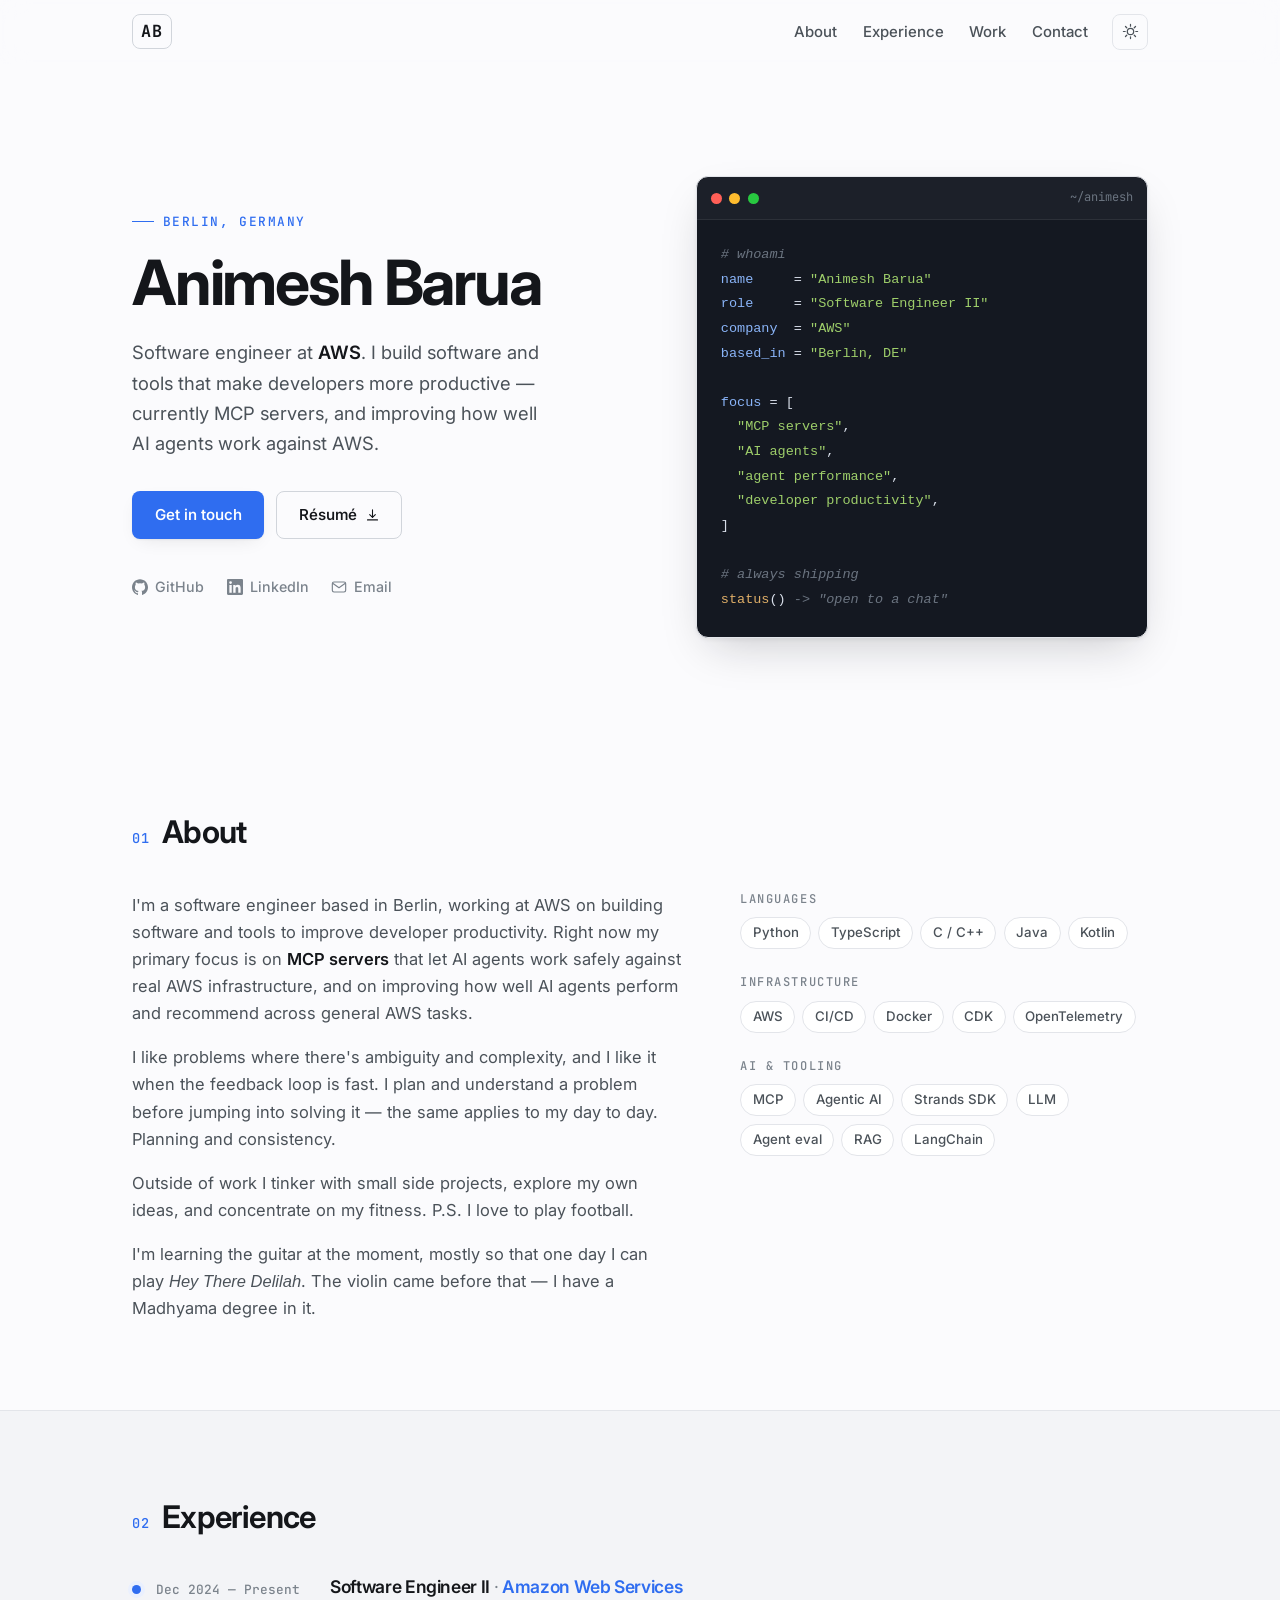
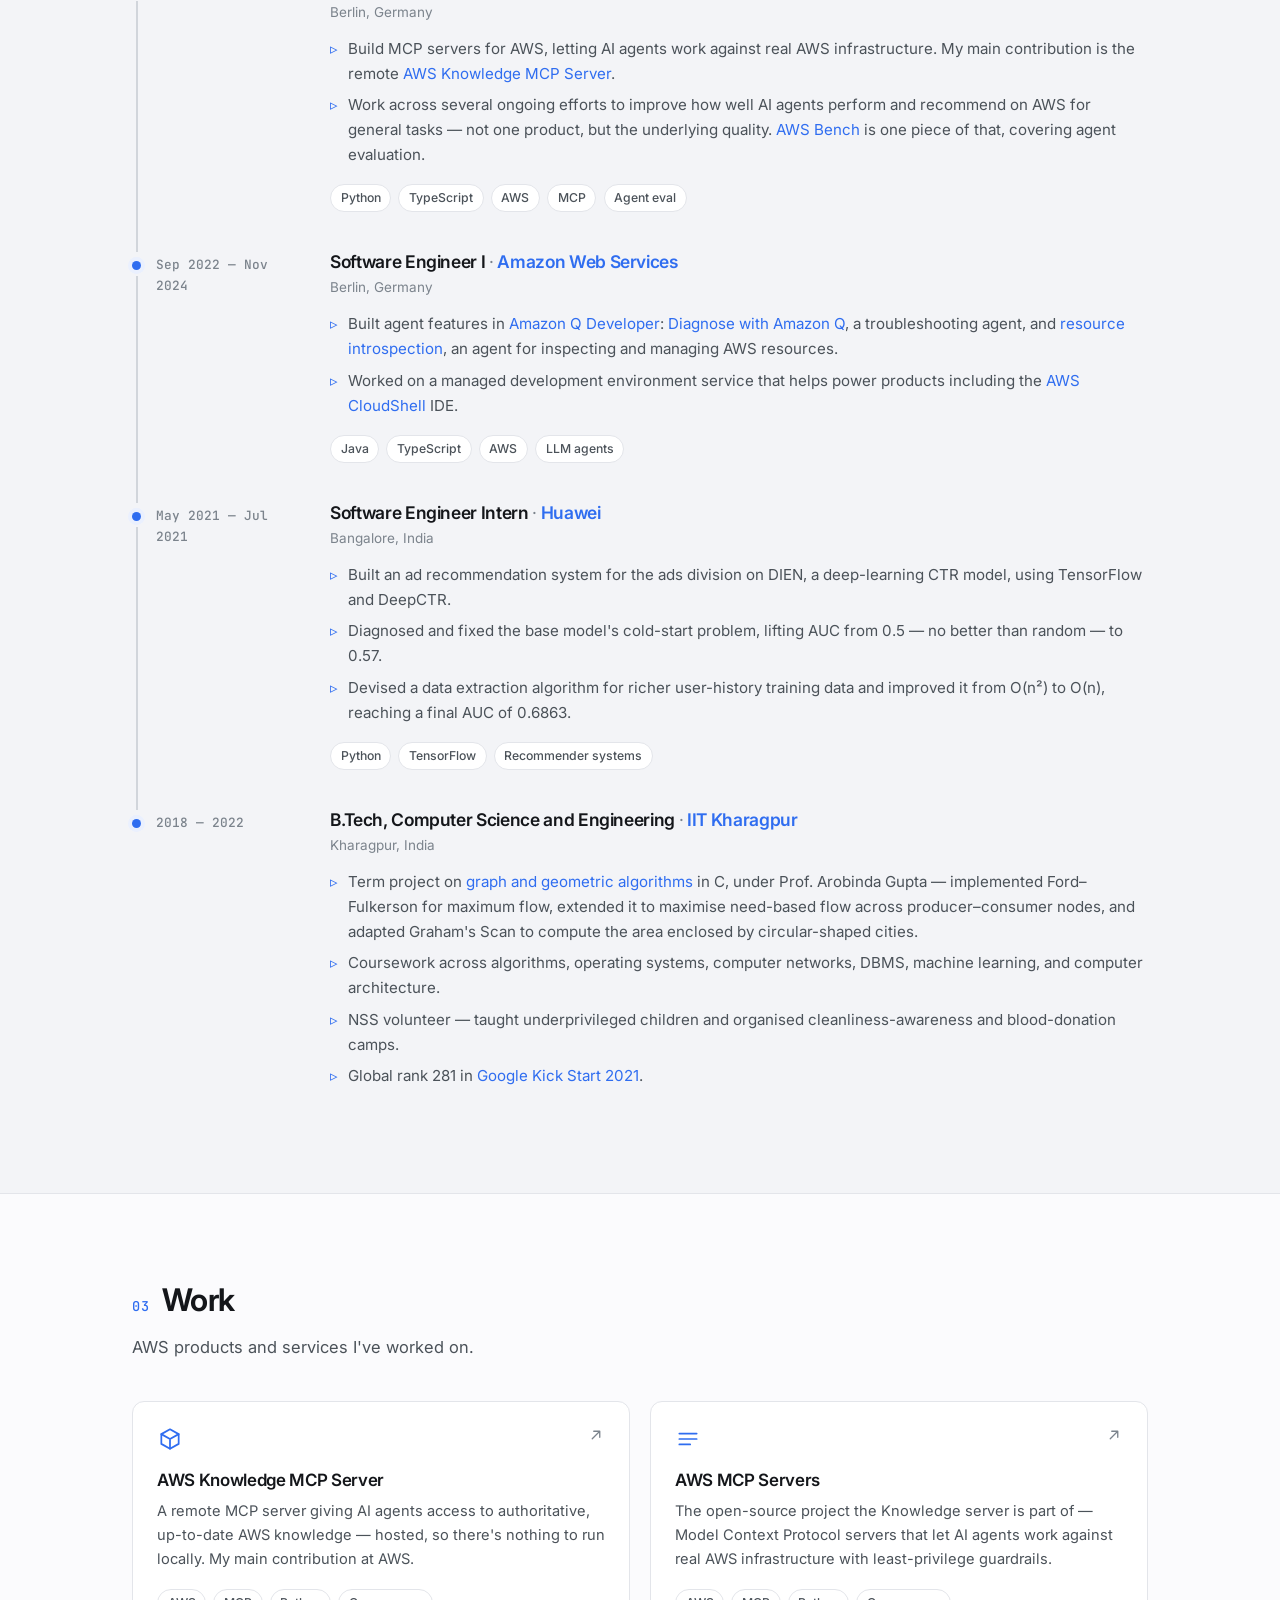
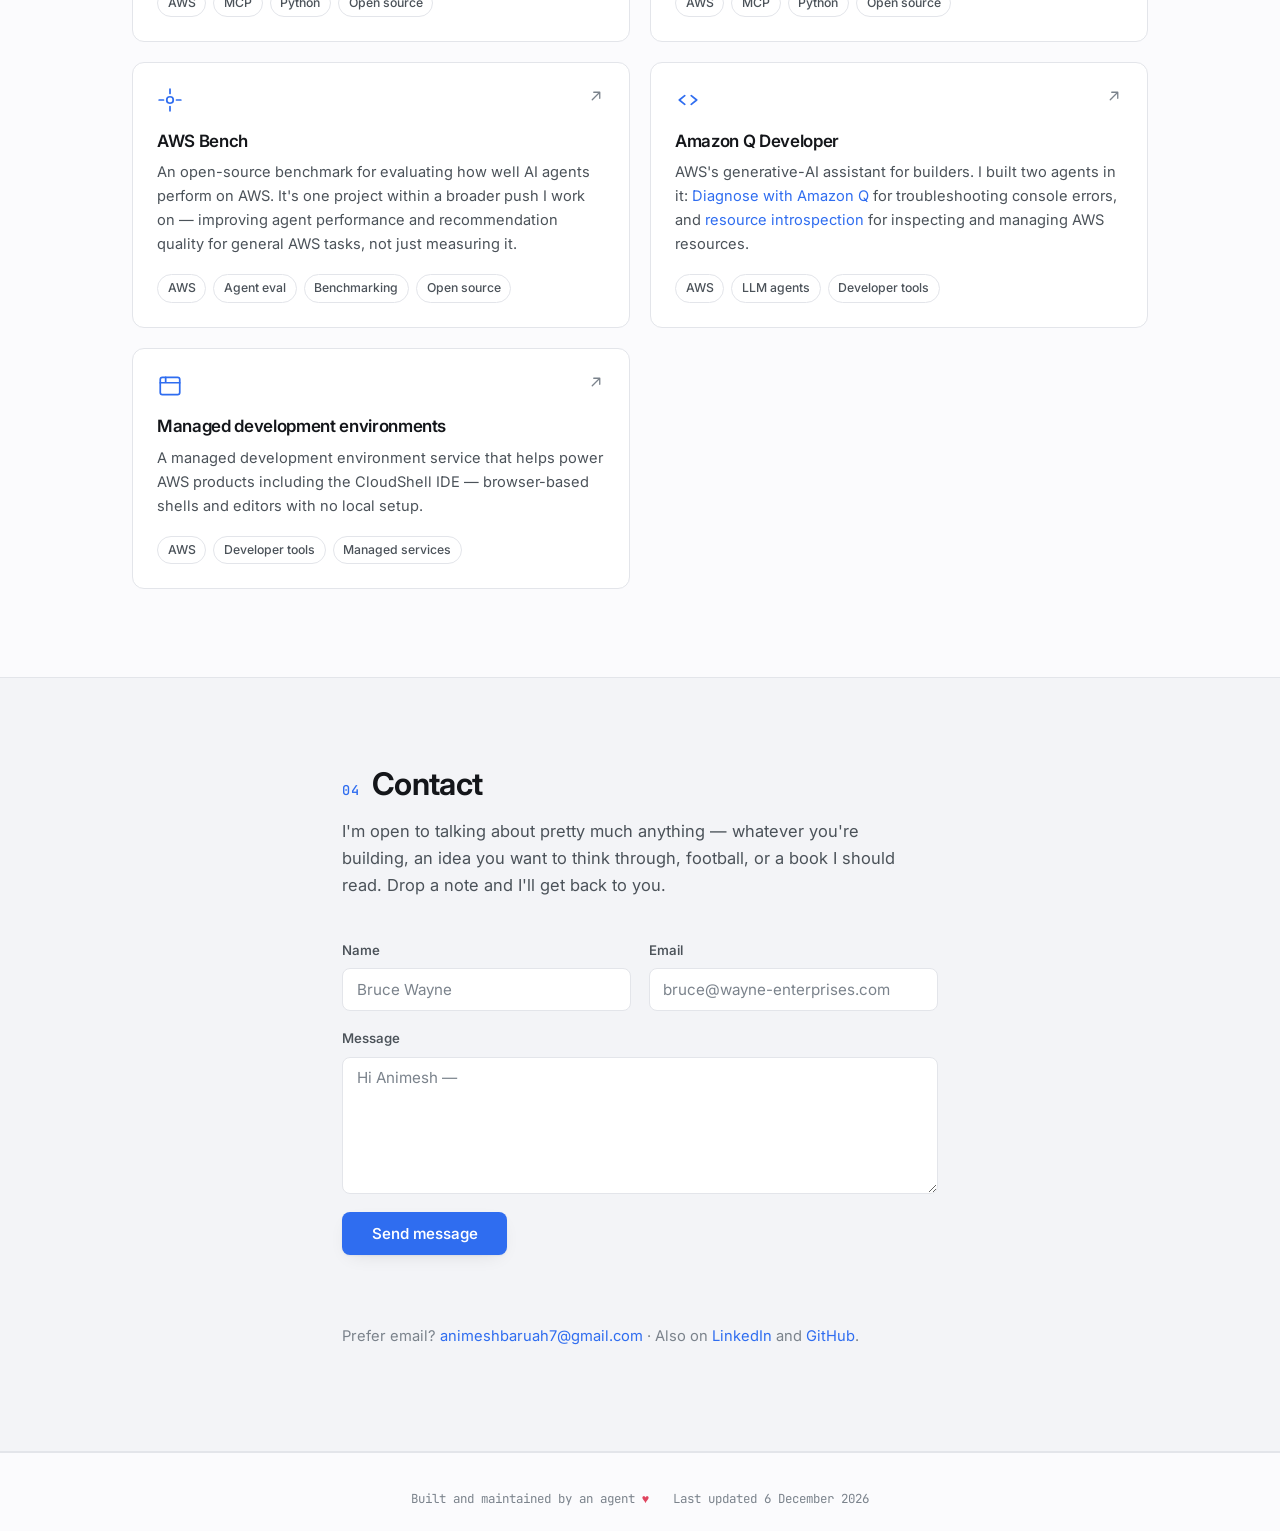
==== commit a2286e2f: "Show a last-updated date in the footer Reads document.lastModified — the page's own Last-Modified he" ====
--- a/index.html
+++ b/index.html
@@ -437,6 +437,10 @@
 <footer class="site-footer">
   <div class="wrap footer-inner">
     <p class="footer-note">Built and maintained by an agent <span class="heart" aria-label="love">&#9829;</span></p>
+    <!-- The date is refreshed from the page's Last-Modified header on load.
+         The value below is the no-JS fallback — bump it if you ever care
+         that non-JS visitors see the right date. -->
+    <p class="footer-note">Last updated <time id="updated" datetime="2026-08-01">1 August 2026</time></p>
   </div>
 </footer>
 
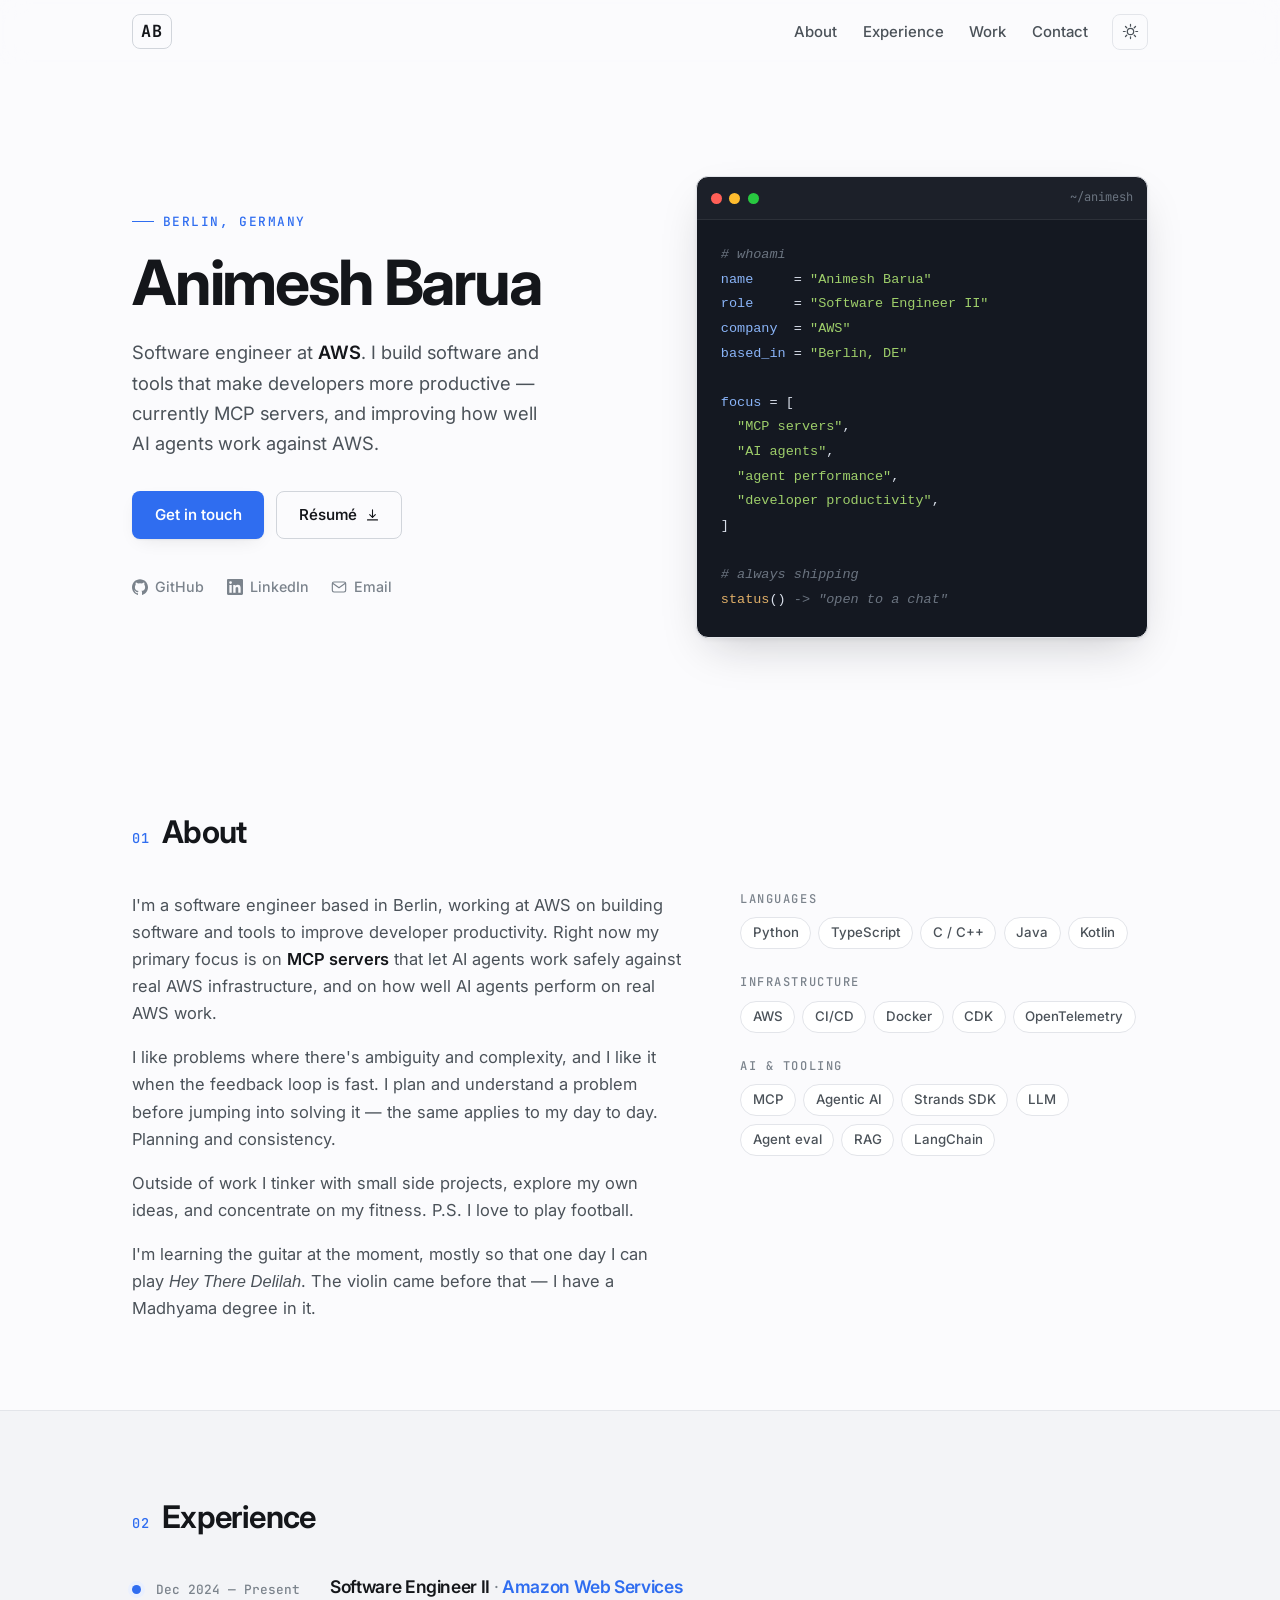
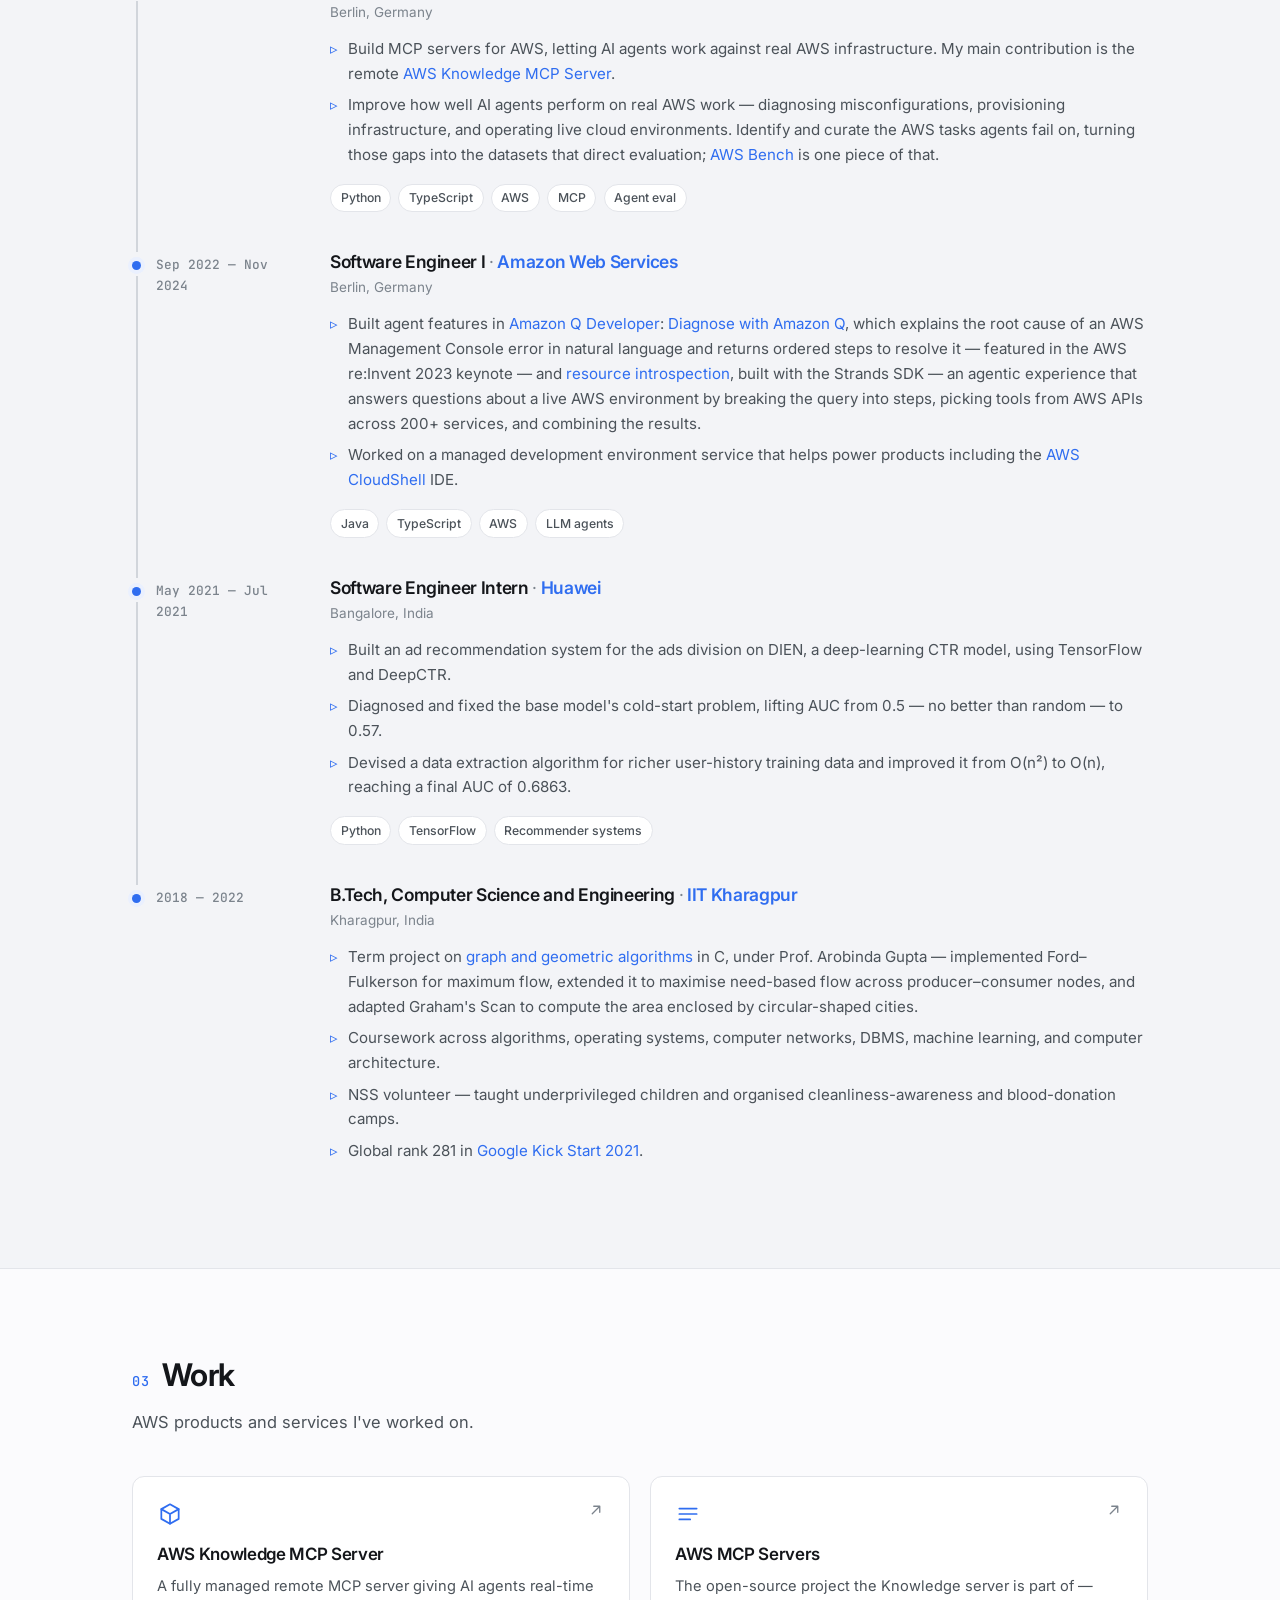
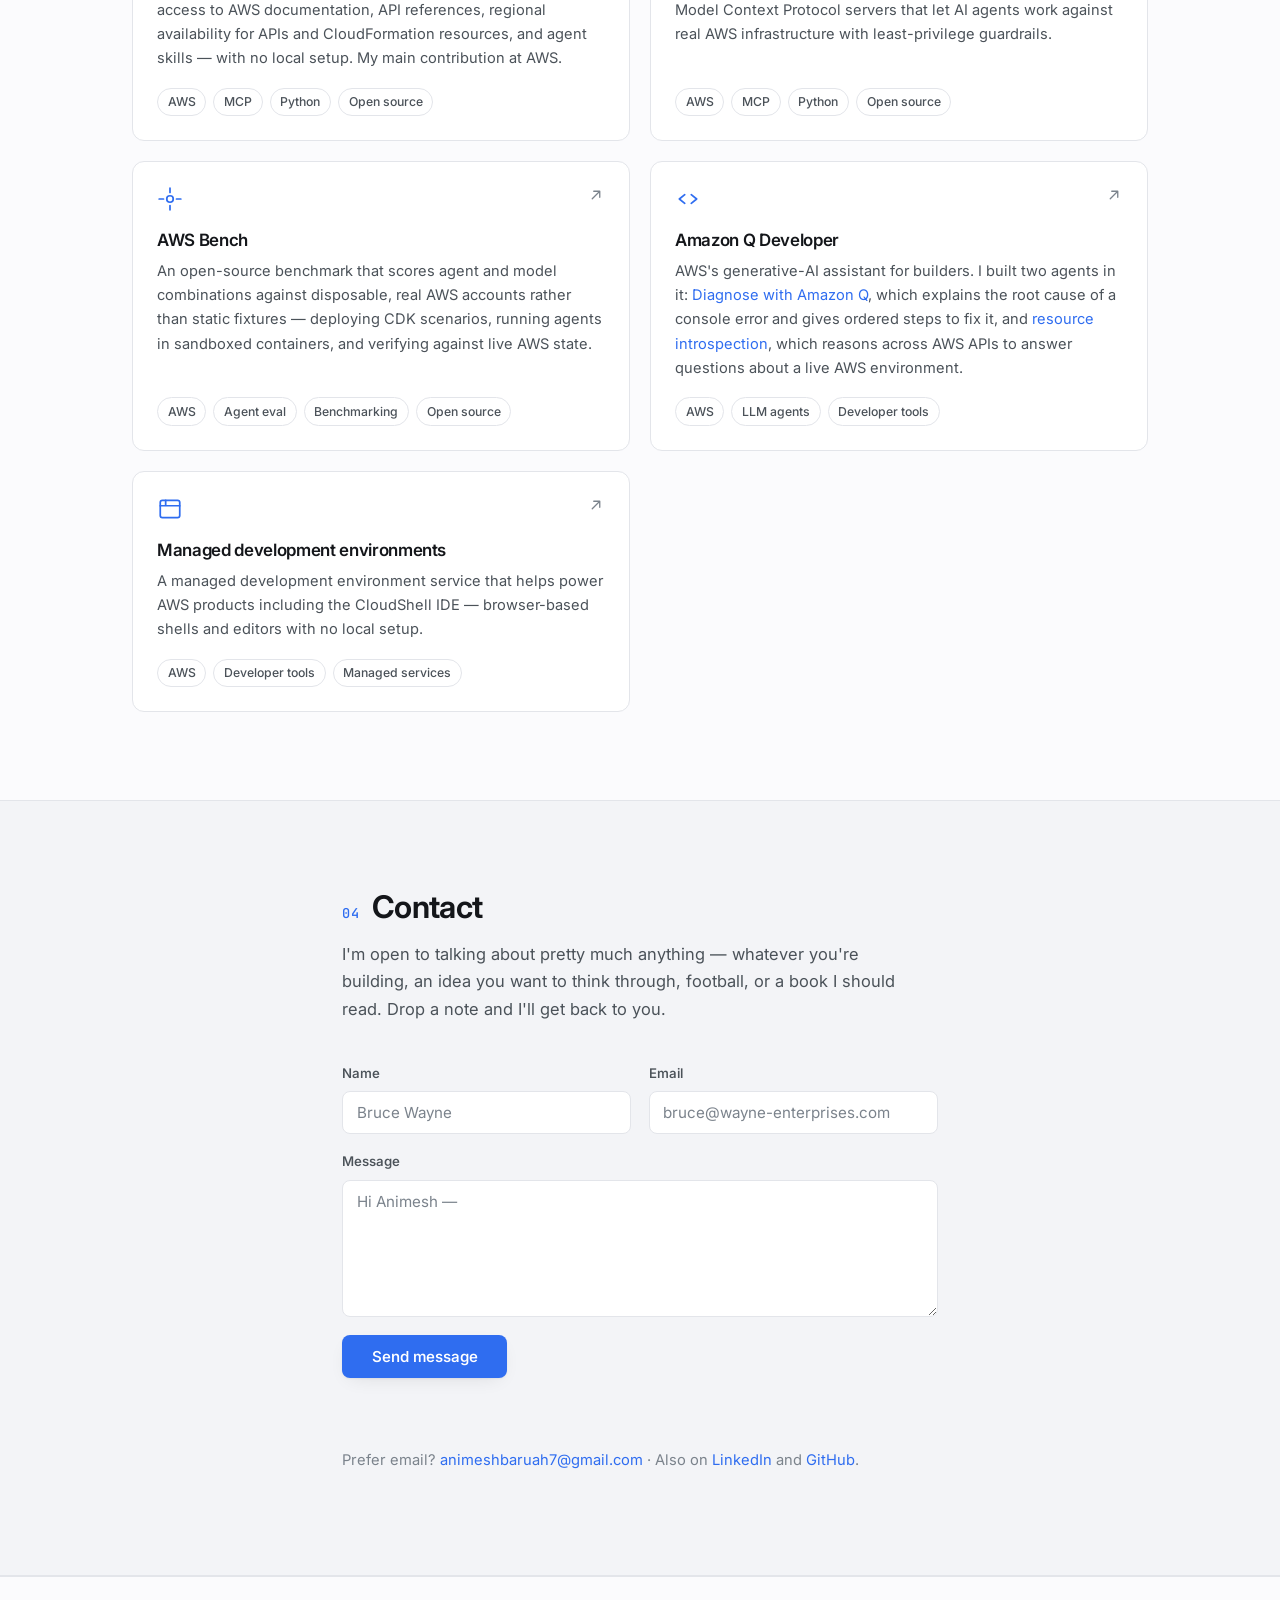
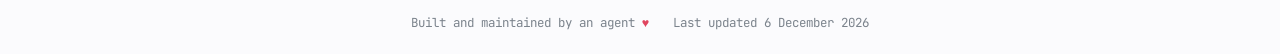
==== commit dd3814f4: "Add the resume PDF and sharpen the AWS work from public sources The hero's "Resume" button has 404'd" ====
--- a/index.html
+++ b/index.html
@@ -166,8 +166,8 @@
             I'm a software engineer based in Berlin, working at AWS on building
             software and tools to improve developer productivity. Right now my
             primary focus is on <strong>MCP servers</strong> that let AI agents
-            work safely against real AWS infrastructure, and on improving how
-            well AI agents perform and recommend across general AWS tasks.
+            work safely against real AWS infrastructure, and on how well AI
+            agents perform on real AWS work.
           </p>
           <p>
             I like problems where there's ambiguity and complexity, and I like
@@ -224,7 +224,7 @@
             <p class="loc">Berlin, Germany</p>
             <ul>
               <li>Build MCP servers for AWS, letting AI agents work against real AWS infrastructure. My main contribution is the remote <a href="https://awslabs.github.io/mcp/servers/aws-knowledge-mcp-server">AWS Knowledge MCP Server</a>.</li>
-              <li>Work across several ongoing efforts to improve how well AI agents perform and recommend on AWS for general tasks — not one product, but the underlying quality. <a href="https://aws.amazon.com/about-aws/whats-new/2026/07/aws-bench/">AWS Bench</a> is one piece of that, covering agent evaluation.</li>
+              <li>Improve how well AI agents perform on real AWS work — diagnosing misconfigurations, provisioning infrastructure, and operating live cloud environments. Identify and curate the AWS tasks agents fail on, turning those gaps into the datasets that direct evaluation; <a href="https://github.com/aws-bench/aws-bench">AWS Bench</a> is one piece of that.</li>
             </ul>
             <ul class="tags small">
               <li>Python</li><li>TypeScript</li><li>AWS</li><li>MCP</li><li>Agent eval</li>
@@ -237,7 +237,7 @@
             <h3>Software Engineer I <span class="at">·</span> <span class="org"><a href="https://aws.amazon.com/">Amazon Web Services</a></span></h3>
             <p class="loc">Berlin, Germany</p>
             <ul>
-              <li>Built agent features in <a href="https://aws.amazon.com/q/developer/">Amazon Q Developer</a>: <a href="https://aws.amazon.com/blogs/devops/unlocking-aws-console-diagnosing-errors-with-amazon-q-developer/">Diagnose with Amazon Q</a>, a troubleshooting agent, and <a href="https://docs.aws.amazon.com/amazonq/latest/qdeveloper-ug/chat-actions.html">resource introspection</a>, an agent for inspecting and managing AWS resources.</li>
+              <li>Built agent features in <a href="https://aws.amazon.com/q/developer/">Amazon Q Developer</a>: <a href="https://aws.amazon.com/blogs/devops/unlocking-aws-console-diagnosing-errors-with-amazon-q-developer/">Diagnose with Amazon Q</a>, which explains the root cause of an AWS Management Console error in natural language and returns ordered steps to resolve it — featured in the AWS re:Invent 2023 keynote — and <a href="https://docs.aws.amazon.com/amazonq/latest/qdeveloper-ug/chat-actions.html">resource introspection</a>, built with the Strands SDK — an agentic experience that answers questions about a live AWS environment by breaking the query into steps, picking tools from AWS APIs across 200+ services, and combining the results.</li>
               <li>Worked on a managed development environment service that helps power products including the <a href="https://aws.amazon.com/cloudshell/">AWS CloudShell</a> IDE.</li>
             </ul>
             <ul class="tags small">
@@ -295,9 +295,10 @@
           </div>
           <h3>AWS Knowledge MCP Server</h3>
           <p>
-            A remote MCP server giving AI agents access to authoritative,
-            up-to-date AWS knowledge — hosted, so there's nothing to run
-            locally. My main contribution at AWS.
+            A fully managed remote MCP server giving AI agents real-time access
+            to AWS documentation, API references, regional availability for APIs
+            and CloudFormation resources, and agent skills — with no local
+            setup. My main contribution at AWS.
           </p>
           <ul class="tags small"><li>AWS</li><li>MCP</li><li>Python</li><li>Open source</li></ul>
         </article>
@@ -321,16 +322,16 @@
         <article class="card">
           <div class="card-top">
             <svg class="card-icon" viewBox="0 0 24 24" aria-hidden="true"><circle cx="12" cy="12" r="3"/><path d="M12 2v4M12 18v4M2 12h4M18 12h4"/></svg>
-            <a class="card-link" href="https://aws.amazon.com/about-aws/whats-new/2026/07/aws-bench/" aria-label="Read the AWS Bench announcement">
+            <a class="card-link" href="https://github.com/aws-bench/aws-bench" aria-label="View AWS Bench on GitHub">
               <svg viewBox="0 0 24 24" aria-hidden="true"><path d="M7 17L17 7M17 7H9M17 7v8"/></svg>
             </a>
           </div>
           <h3>AWS Bench</h3>
           <p>
-            An open-source benchmark for evaluating how well AI agents perform
-            on AWS. It's one project within a broader push I work on —
-            improving agent performance and recommendation quality for general
-            AWS tasks, not just measuring it.
+            An open-source benchmark that scores agent and model combinations
+            against disposable, real AWS accounts rather than static fixtures —
+            deploying CDK scenarios, running agents in sandboxed containers,
+            and verifying against live AWS state.
           </p>
           <ul class="tags small"><li>AWS</li><li>Agent eval</li><li>Benchmarking</li><li>Open source</li></ul>
         </article>
@@ -346,9 +347,11 @@
           <p>
             AWS's generative-AI assistant for builders. I built two agents in
             it: <a href="https://aws.amazon.com/blogs/devops/unlocking-aws-console-diagnosing-errors-with-amazon-q-developer/">Diagnose
-            with Amazon Q</a> for troubleshooting console errors, and
+            with Amazon Q</a>, which explains the root cause of a console error
+            and gives ordered steps to fix it, and
             <a href="https://docs.aws.amazon.com/amazonq/latest/qdeveloper-ug/chat-actions.html">resource
-            introspection</a> for inspecting and managing AWS resources.
+            introspection</a>, which reasons across AWS APIs to answer questions
+            about a live AWS environment.
           </p>
           <ul class="tags small"><li>AWS</li><li>LLM agents</li><li>Developer tools</li></ul>
         </article>
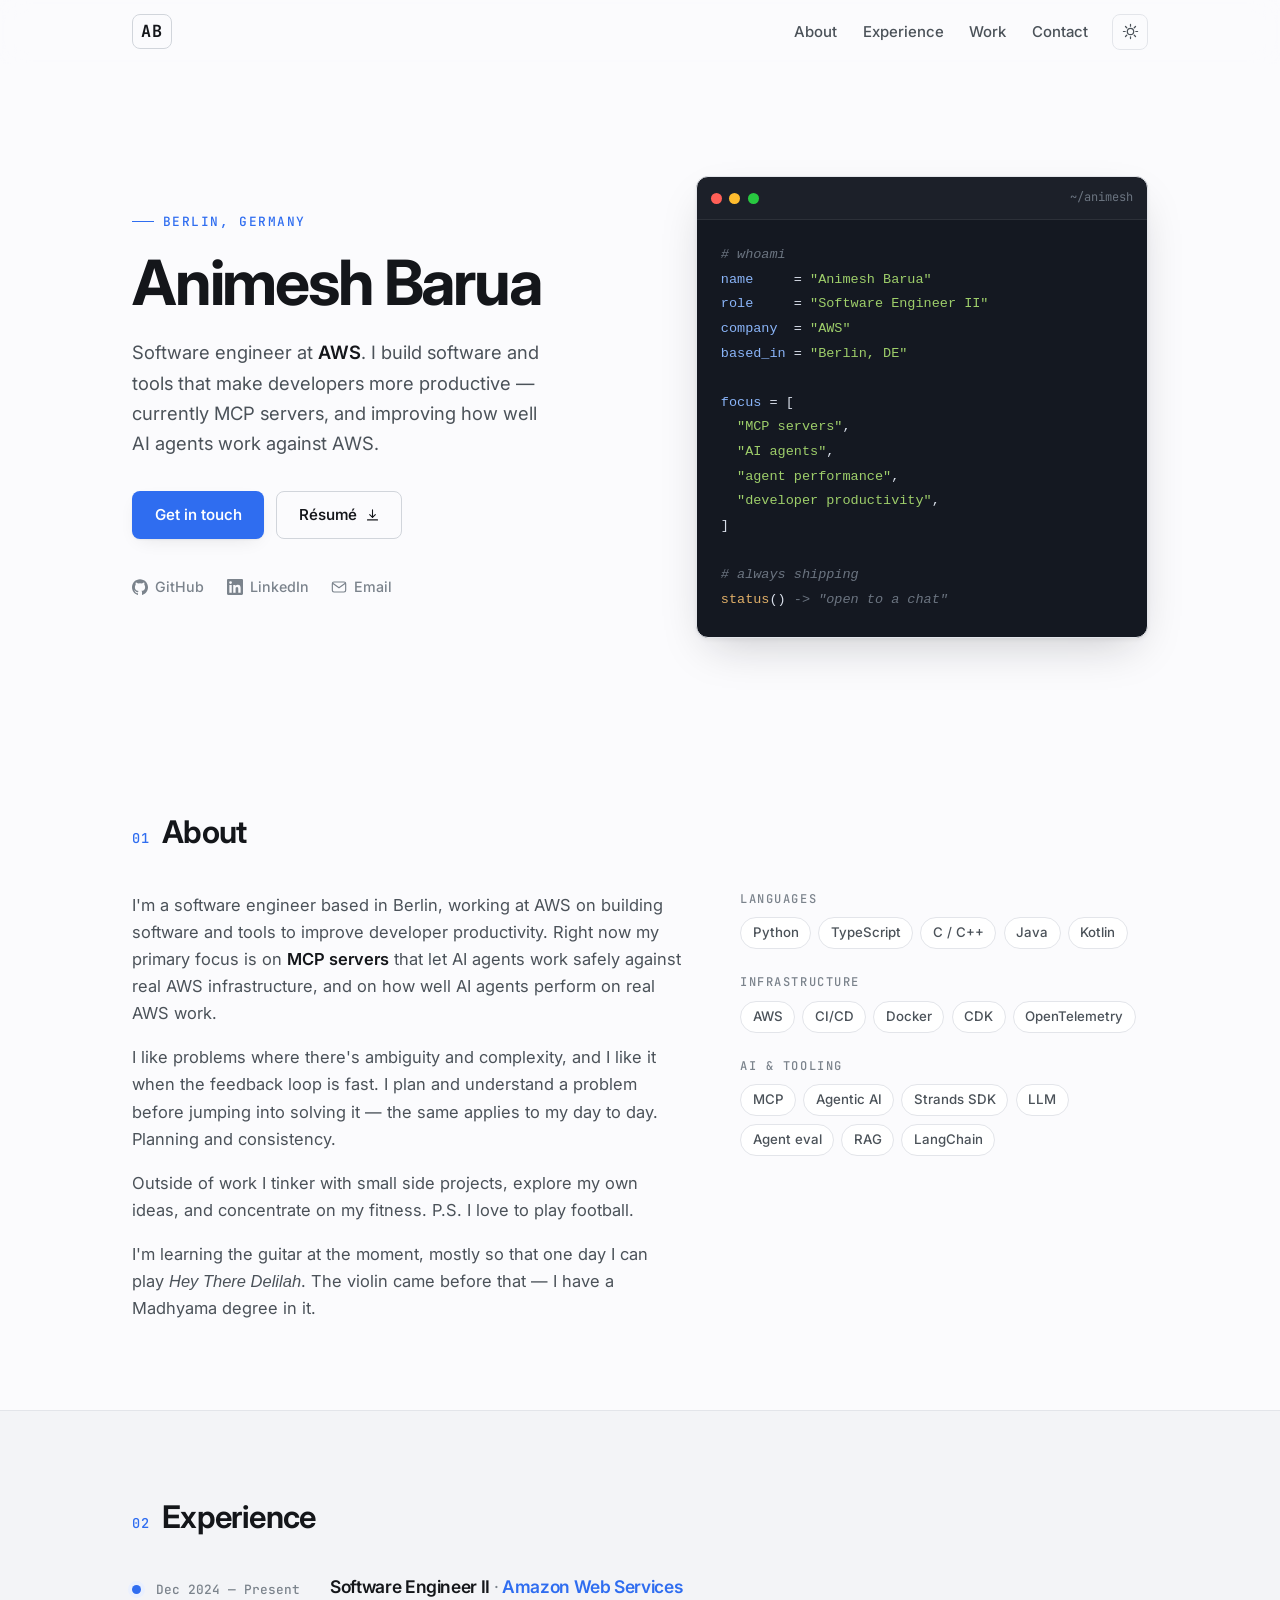
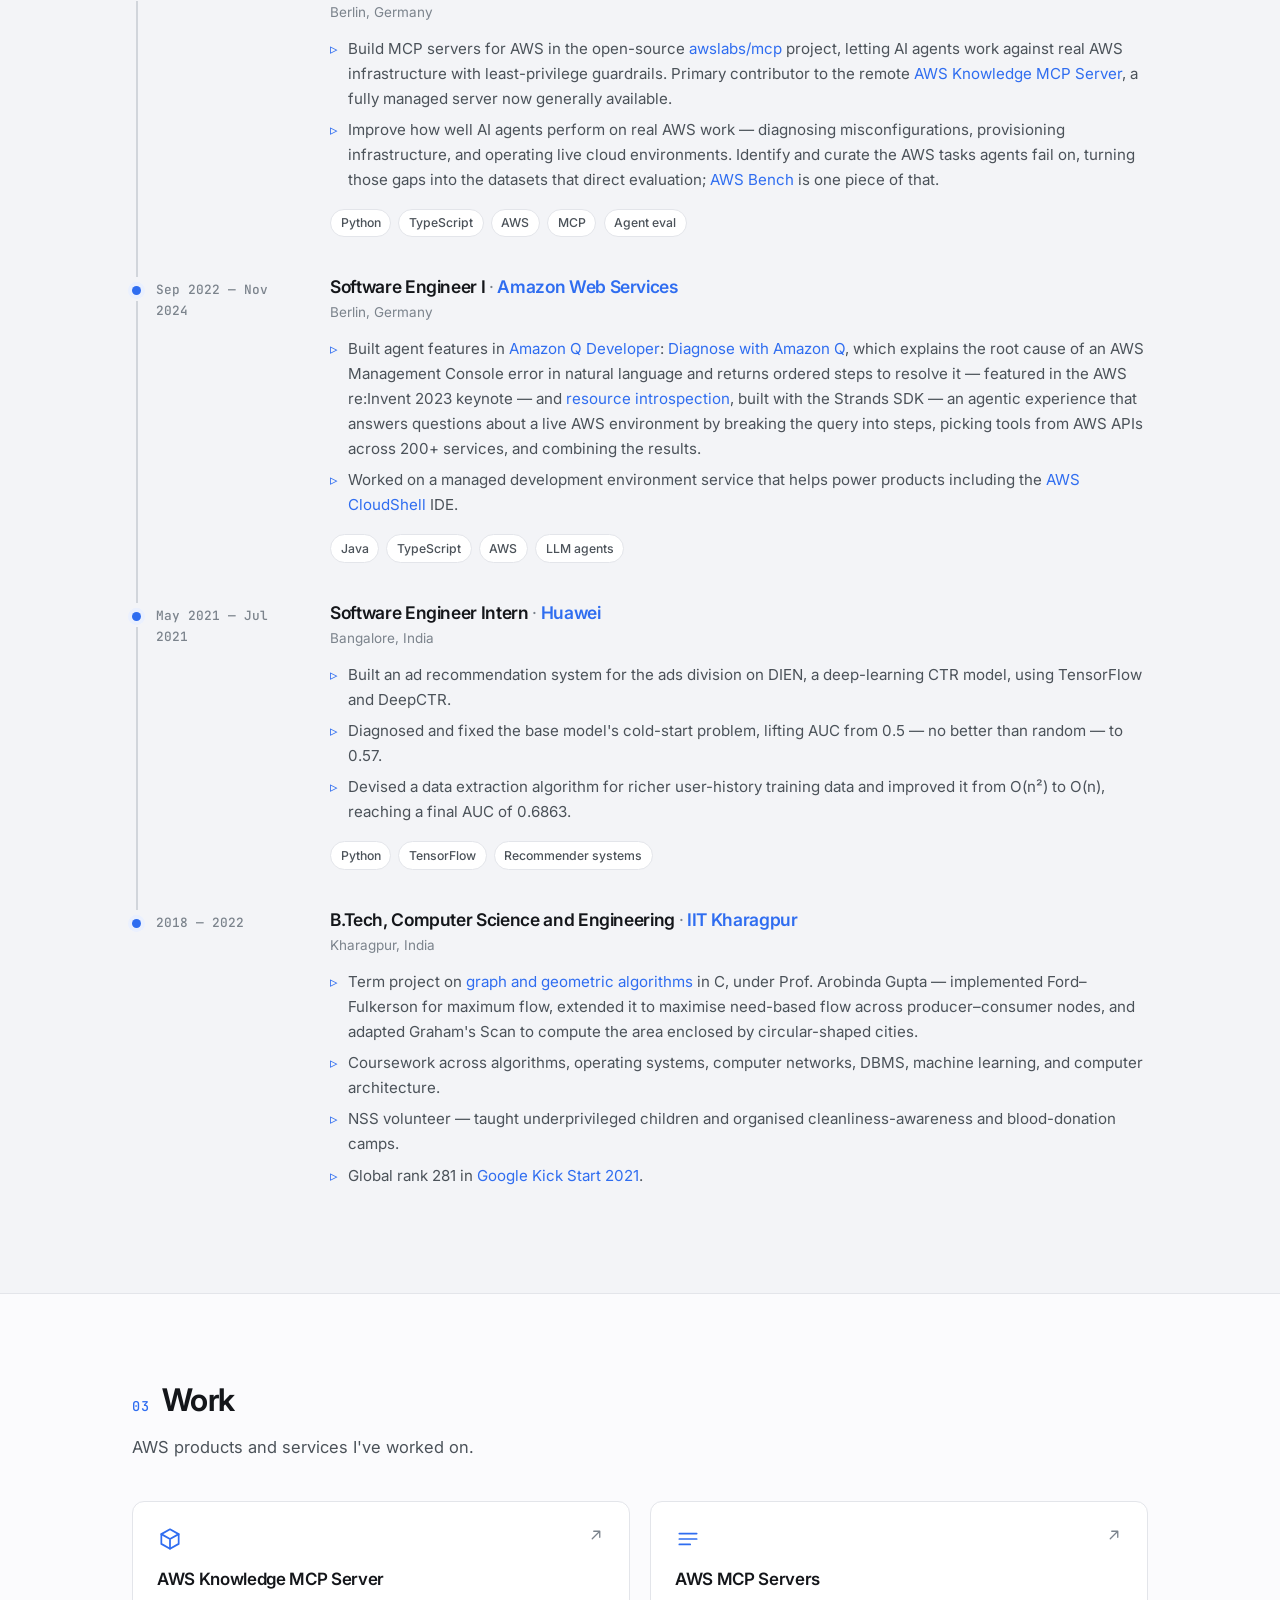
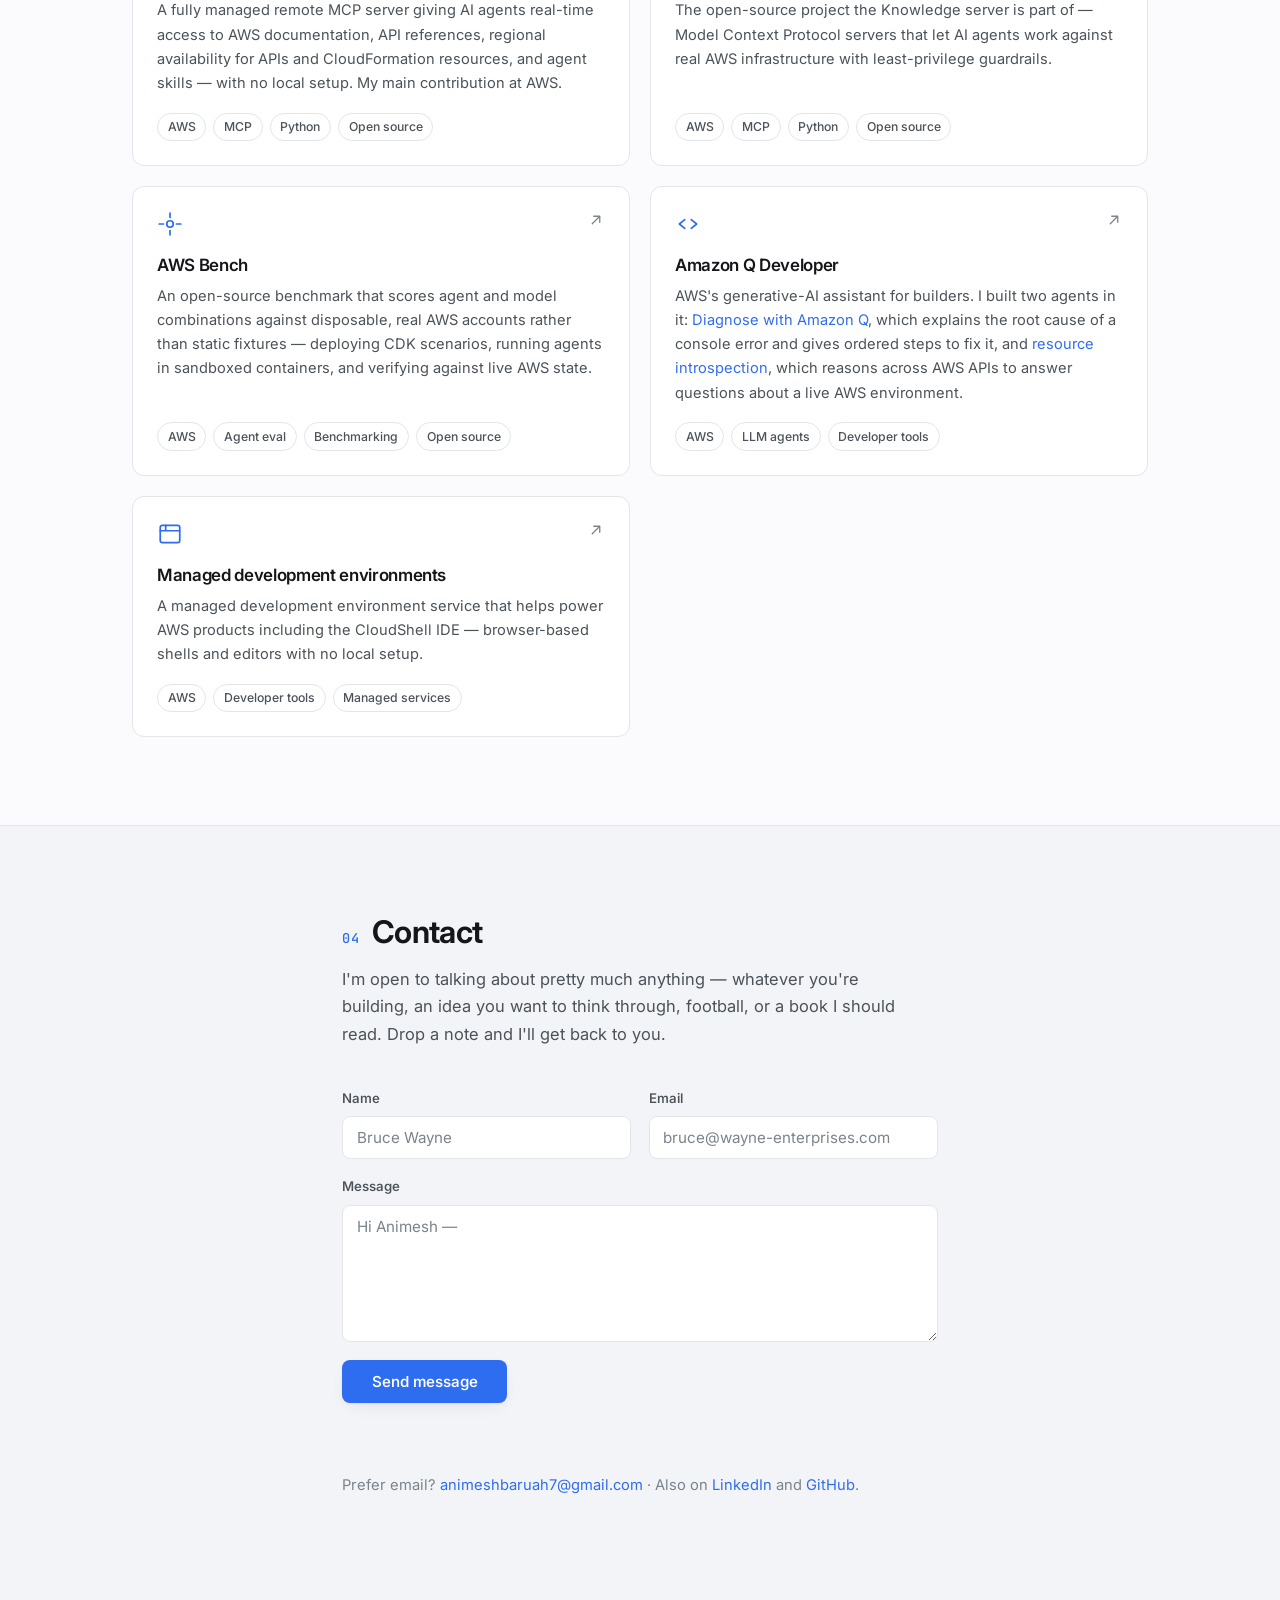
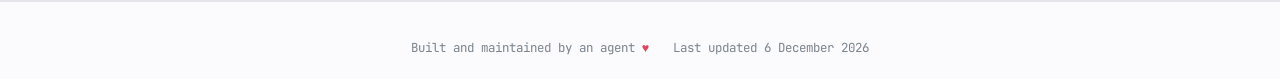
==== commit 40423a46: "Describe the Knowledge MCP Server in the experience timeline The work card was rewritten from the se" ====
--- a/index.html
+++ b/index.html
@@ -223,7 +223,7 @@
             <h3>Software Engineer II <span class="at">·</span> <span class="org"><a href="https://aws.amazon.com/">Amazon Web Services</a></span></h3>
             <p class="loc">Berlin, Germany</p>
             <ul>
-              <li>Build MCP servers for AWS, letting AI agents work against real AWS infrastructure. My main contribution is the remote <a href="https://awslabs.github.io/mcp/servers/aws-knowledge-mcp-server">AWS Knowledge MCP Server</a>.</li>
+              <li>Build MCP servers for AWS in the open-source <a href="https://github.com/awslabs/mcp">awslabs/mcp</a> project, letting AI agents work against real AWS infrastructure with least-privilege guardrails. Primary contributor to the remote <a href="https://awslabs.github.io/mcp/servers/aws-knowledge-mcp-server">AWS Knowledge MCP Server</a>, a fully managed server now generally available.</li>
               <li>Improve how well AI agents perform on real AWS work — diagnosing misconfigurations, provisioning infrastructure, and operating live cloud environments. Identify and curate the AWS tasks agents fail on, turning those gaps into the datasets that direct evaluation; <a href="https://github.com/aws-bench/aws-bench">AWS Bench</a> is one piece of that.</li>
             </ul>
             <ul class="tags small">
